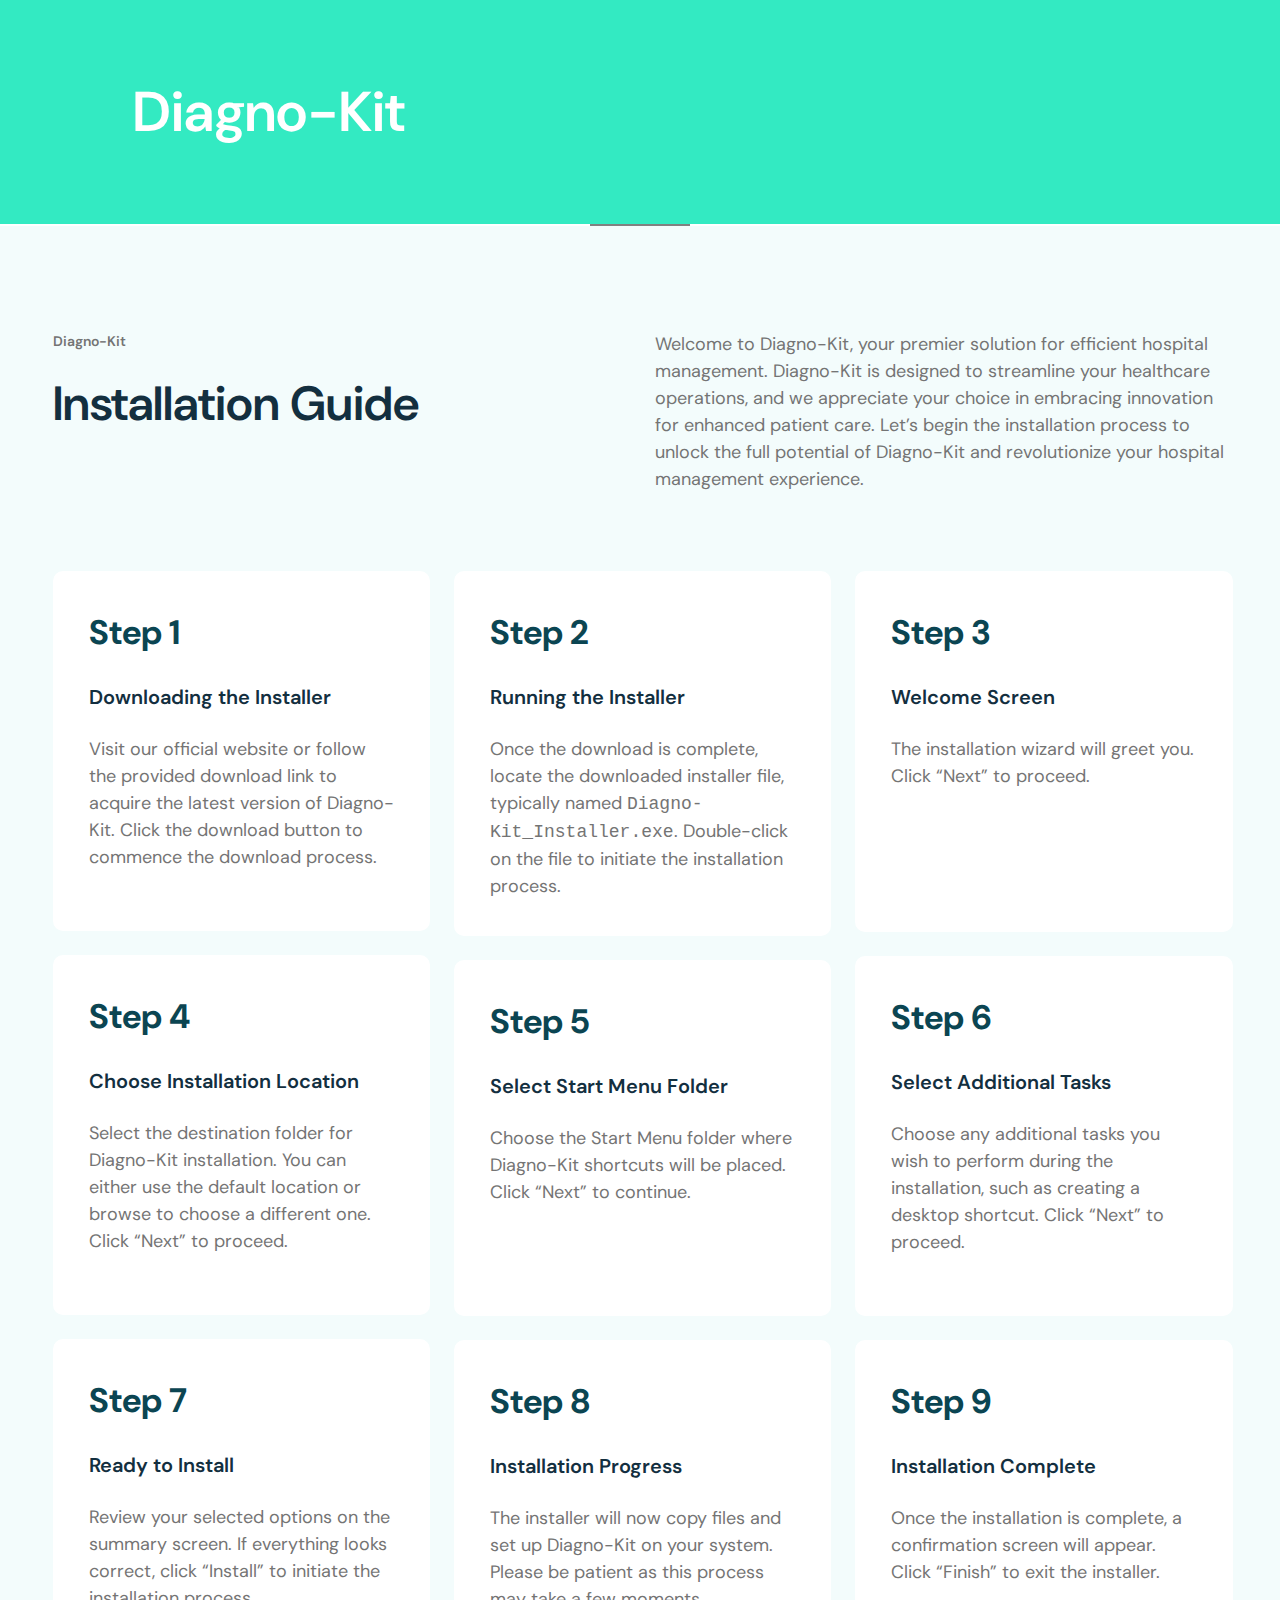
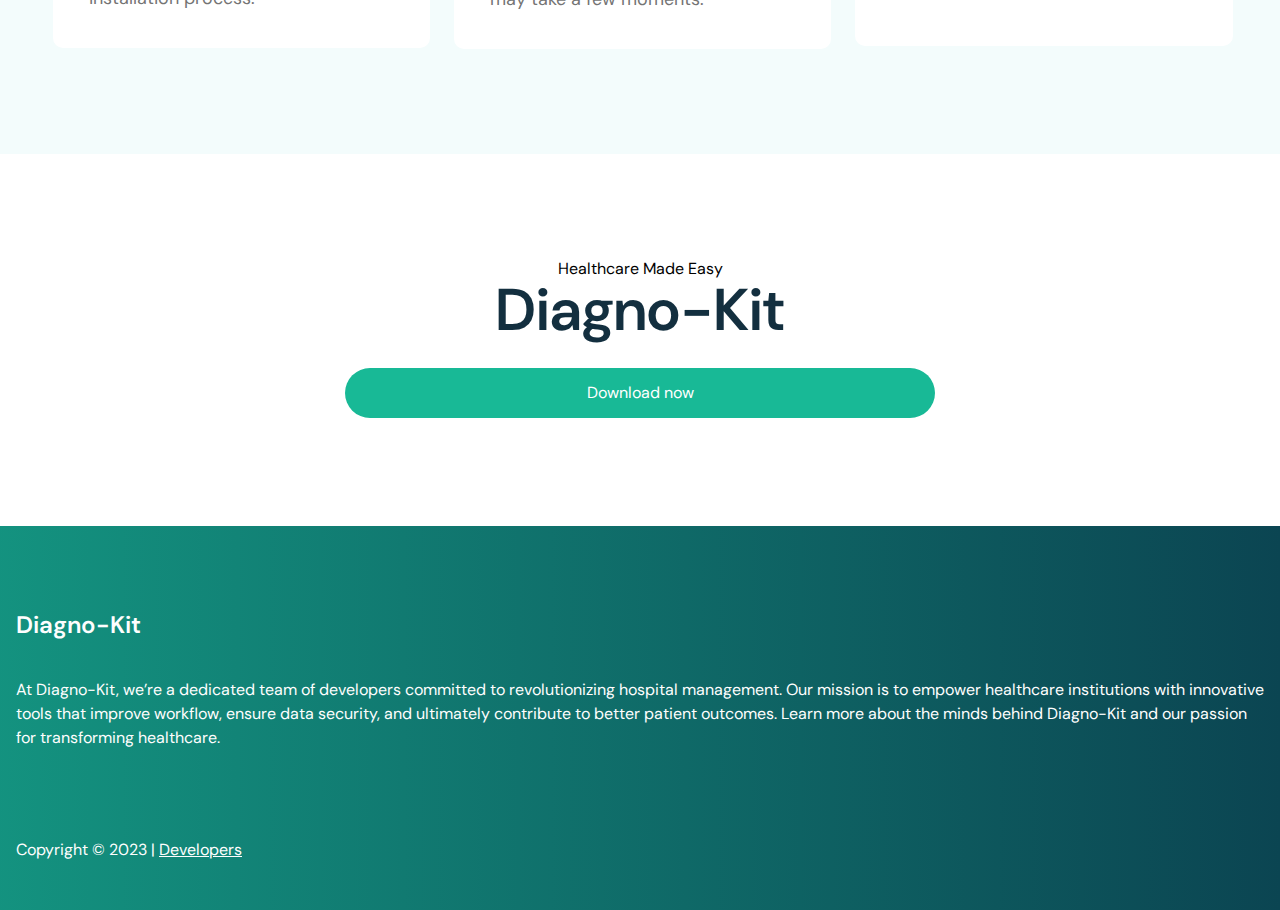
==== installguide/index.html @ 39d8a8ff "initial" ====
<!DOCTYPE html>
<html lang="en-US">
<head>
	<meta charset="UTF-8">
	<meta name="viewport" content="width=device-width, initial-scale=1">
<meta name="robots" content="max-image-preview:large">
<title>installation &#8211; Diagno-Kit</title>
<link rel="alternate" type="application/rss+xml" title="Diagno-Kit &raquo; Feed" href="https://ganymede451.github.io/diagnoKitWeb/feed/">
<link rel="alternate" type="application/rss+xml" title="Diagno-Kit &raquo; Comments Feed" href="https://ganymede451.github.io/diagnoKitWeb/comments/feed/">
<script>
window._wpemojiSettings = {"baseUrl":"https:\/\/s.w.org\/images\/core\/emoji\/14.0.0\/72x72\/","ext":".png","svgUrl":"https:\/\/s.w.org\/images\/core\/emoji\/14.0.0\/svg\/","svgExt":".svg","source":{"concatemoji":"https:\/\/ganymede451.github.io\/diagnoKitWeb\/wp-includes\/js\/wp-emoji-release.min.js?ver=6.4.2"}};
/*! This file is auto-generated */
!function(i,n){var o,s,e;function c(e){try{var t={supportTests:e,timestamp:(new Date).valueOf()};sessionStorage.setItem(o,JSON.stringify(t))}catch(e){}}function p(e,t,n){e.clearRect(0,0,e.canvas.width,e.canvas.height),e.fillText(t,0,0);var t=new Uint32Array(e.getImageData(0,0,e.canvas.width,e.canvas.height).data),r=(e.clearRect(0,0,e.canvas.width,e.canvas.height),e.fillText(n,0,0),new Uint32Array(e.getImageData(0,0,e.canvas.width,e.canvas.height).data));return t.every(function(e,t){return e===r[t]})}function u(e,t,n){switch(t){case"flag":return n(e,"🏳️‍⚧️","🏳️​⚧️")?!1:!n(e,"🇺🇳","🇺​🇳")&&!n(e,"🏴󠁧󠁢󠁥󠁮󠁧󠁿","🏴​󠁧​󠁢​󠁥​󠁮​󠁧​󠁿");case"emoji":return!n(e,"🫱🏻‍🫲🏿","🫱🏻​🫲🏿")}return!1}function f(e,t,n){var r="undefined"!=typeof WorkerGlobalScope&&self instanceof WorkerGlobalScope?new OffscreenCanvas(300,150):i.createElement("canvas"),a=r.getContext("2d",{willReadFrequently:!0}),o=(a.textBaseline="top",a.font="600 32px Arial",{});return e.forEach(function(e){o[e]=t(a,e,n)}),o}function t(e){var t=i.createElement("script");t.src=e,t.defer=!0,i.head.appendChild(t)}"undefined"!=typeof Promise&&(o="wpEmojiSettingsSupports",s=["flag","emoji"],n.supports={everything:!0,everythingExceptFlag:!0},e=new Promise(function(e){i.addEventListener("DOMContentLoaded",e,{once:!0})}),new Promise(function(t){var n=function(){try{var e=JSON.parse(sessionStorage.getItem(o));if("object"==typeof e&&"number"==typeof e.timestamp&&(new Date).valueOf()<e.timestamp+604800&&"object"==typeof e.supportTests)return e.supportTests}catch(e){}return null}();if(!n){if("undefined"!=typeof Worker&&"undefined"!=typeof OffscreenCanvas&&"undefined"!=typeof URL&&URL.createObjectURL&&"undefined"!=typeof Blob)try{var e="postMessage("+f.toString()+"("+[JSON.stringify(s),u.toString(),p.toString()].join(",")+"));",r=new Blob([e],{type:"text/javascript"}),a=new Worker(URL.createObjectURL(r),{name:"wpTestEmojiSupports"});return void(a.onmessage=function(e){c(n=e.data),a.terminate(),t(n)})}catch(e){}c(n=f(s,u,p))}t(n)}).then(function(e){for(var t in e)n.supports[t]=e[t],n.supports.everything=n.supports.everything&&n.supports[t],"flag"!==t&&(n.supports.everythingExceptFlag=n.supports.everythingExceptFlag&&n.supports[t]);n.supports.everythingExceptFlag=n.supports.everythingExceptFlag&&!n.supports.flag,n.DOMReady=!1,n.readyCallback=function(){n.DOMReady=!0}}).then(function(){return e}).then(function(){var e;n.supports.everything||(n.readyCallback(),(e=n.source||{}).concatemoji?t(e.concatemoji):e.wpemoji&&e.twemoji&&(t(e.twemoji),t(e.wpemoji)))}))}((window,document),window._wpemojiSettings);
</script>
<style id="wp-block-site-title-inline-css">.wp-block-site-title a{color:inherit}</style>
<style id="wp-block-group-inline-css">.wp-block-group{box-sizing:border-box}</style>
<style id="wp-block-group-theme-inline-css">:where(.wp-block-group.has-background){padding:1.25em 2.375em}</style>
<style id="wp-block-separator-inline-css">@charset "UTF-8";.wp-block-separator{border:1px solid;border-left:none;border-right:none}.wp-block-separator.is-style-dots{background:none!important;border:none;height:auto;line-height:1;text-align:center}.wp-block-separator.is-style-dots:before{color:currentColor;content:"···";font-family:serif;font-size:1.5em;letter-spacing:2em;padding-left:2em}</style>
<style id="wp-block-separator-theme-inline-css">.wp-block-separator.has-css-opacity{opacity:.4}.wp-block-separator{border:none;border-bottom:2px solid;margin-left:auto;margin-right:auto}.wp-block-separator.has-alpha-channel-opacity{opacity:1}.wp-block-separator:not(.is-style-wide):not(.is-style-dots){width:100px}.wp-block-separator.has-background:not(.is-style-dots){border-bottom:none;height:1px}.wp-block-separator.has-background:not(.is-style-wide):not(.is-style-dots){height:2px}</style>
<style id="wp-block-heading-inline-css">h1.has-background,h2.has-background,h3.has-background,h4.has-background,h5.has-background,h6.has-background{padding:1.25em 2.375em}h1.has-text-align-left[style*=writing-mode]:where([style*=vertical-lr]),h1.has-text-align-right[style*=writing-mode]:where([style*=vertical-rl]),h2.has-text-align-left[style*=writing-mode]:where([style*=vertical-lr]),h2.has-text-align-right[style*=writing-mode]:where([style*=vertical-rl]),h3.has-text-align-left[style*=writing-mode]:where([style*=vertical-lr]),h3.has-text-align-right[style*=writing-mode]:where([style*=vertical-rl]),h4.has-text-align-left[style*=writing-mode]:where([style*=vertical-lr]),h4.has-text-align-right[style*=writing-mode]:where([style*=vertical-rl]),h5.has-text-align-left[style*=writing-mode]:where([style*=vertical-lr]),h5.has-text-align-right[style*=writing-mode]:where([style*=vertical-rl]),h6.has-text-align-left[style*=writing-mode]:where([style*=vertical-lr]),h6.has-text-align-right[style*=writing-mode]:where([style*=vertical-rl]){rotate:180deg}</style>
<style id="wp-block-paragraph-inline-css">.is-small-text{font-size:.875em}.is-regular-text{font-size:1em}.is-large-text{font-size:2.25em}.is-larger-text{font-size:3em}.has-drop-cap:not(:focus):first-letter{float:left;font-size:8.4em;font-style:normal;font-weight:100;line-height:.68;margin:.05em .1em 0 0;text-transform:uppercase}body.rtl .has-drop-cap:not(:focus):first-letter{float:none;margin-left:.1em}p.has-drop-cap.has-background{overflow:hidden}p.has-background{padding:1.25em 2.375em}:where(p.has-text-color:not(.has-link-color)) a{color:inherit}p.has-text-align-left[style*="writing-mode:vertical-lr"],p.has-text-align-right[style*="writing-mode:vertical-rl"]{rotate:180deg}</style>
<style id="wp-block-columns-inline-css">.wp-block-columns{align-items:normal!important;box-sizing:border-box;display:flex;flex-wrap:wrap!important}@media (min-width:782px){.wp-block-columns{flex-wrap:nowrap!important}}.wp-block-columns.are-vertically-aligned-top{align-items:flex-start}.wp-block-columns.are-vertically-aligned-center{align-items:center}.wp-block-columns.are-vertically-aligned-bottom{align-items:flex-end}@media (max-width:781px){.wp-block-columns:not(.is-not-stacked-on-mobile)>.wp-block-column{flex-basis:100%!important}}@media (min-width:782px){.wp-block-columns:not(.is-not-stacked-on-mobile)>.wp-block-column{flex-basis:0;flex-grow:1}.wp-block-columns:not(.is-not-stacked-on-mobile)>.wp-block-column[style*=flex-basis]{flex-grow:0}}.wp-block-columns.is-not-stacked-on-mobile{flex-wrap:nowrap!important}.wp-block-columns.is-not-stacked-on-mobile>.wp-block-column{flex-basis:0;flex-grow:1}.wp-block-columns.is-not-stacked-on-mobile>.wp-block-column[style*=flex-basis]{flex-grow:0}:where(.wp-block-columns){margin-bottom:1.75em}:where(.wp-block-columns.has-background){padding:1.25em 2.375em}.wp-block-column{flex-grow:1;min-width:0;overflow-wrap:break-word;word-break:break-word}.wp-block-column.is-vertically-aligned-top{align-self:flex-start}.wp-block-column.is-vertically-aligned-center{align-self:center}.wp-block-column.is-vertically-aligned-bottom{align-self:flex-end}.wp-block-column.is-vertically-aligned-stretch{align-self:stretch}.wp-block-column.is-vertically-aligned-bottom,.wp-block-column.is-vertically-aligned-center,.wp-block-column.is-vertically-aligned-top{width:100%}</style>
<style id="wp-block-spacer-inline-css">.wp-block-spacer{clear:both}</style>
<link rel="stylesheet" id="wp-block-cover-css" href="https://ganymede451.github.io/diagnoKitWeb/wp-includes/blocks/cover/style.min.css?ver=6.4.2" media="all">
<style id="wp-block-button-inline-css">.wp-block-button__link{box-sizing:border-box;cursor:pointer;display:inline-block;text-align:center;word-break:break-word}.wp-block-button__link.aligncenter{text-align:center}.wp-block-button__link.alignright{text-align:right}:where(.wp-block-button__link){border-radius:9999px;box-shadow:none;padding:calc(.667em + 2px) calc(1.333em + 2px);text-decoration:none}.wp-block-button[style*=text-decoration] .wp-block-button__link{text-decoration:inherit}.wp-block-buttons>.wp-block-button.has-custom-width{max-width:none}.wp-block-buttons>.wp-block-button.has-custom-width .wp-block-button__link{width:100%}.wp-block-buttons>.wp-block-button.has-custom-font-size .wp-block-button__link{font-size:inherit}.wp-block-buttons>.wp-block-button.wp-block-button__width-25{width:calc(25% - var(--wp--style--block-gap, .5em)*.75)}.wp-block-buttons>.wp-block-button.wp-block-button__width-50{width:calc(50% - var(--wp--style--block-gap, .5em)*.5)}.wp-block-buttons>.wp-block-button.wp-block-button__width-75{width:calc(75% - var(--wp--style--block-gap, .5em)*.25)}.wp-block-buttons>.wp-block-button.wp-block-button__width-100{flex-basis:100%;width:100%}.wp-block-buttons.is-vertical>.wp-block-button.wp-block-button__width-25{width:25%}.wp-block-buttons.is-vertical>.wp-block-button.wp-block-button__width-50{width:50%}.wp-block-buttons.is-vertical>.wp-block-button.wp-block-button__width-75{width:75%}.wp-block-button.is-style-squared,.wp-block-button__link.wp-block-button.is-style-squared{border-radius:0}.wp-block-button.no-border-radius,.wp-block-button__link.no-border-radius{border-radius:0!important}.wp-block-button .wp-block-button__link.is-style-outline,.wp-block-button.is-style-outline>.wp-block-button__link{border:2px solid;padding:.667em 1.333em}.wp-block-button .wp-block-button__link.is-style-outline:not(.has-text-color),.wp-block-button.is-style-outline>.wp-block-button__link:not(.has-text-color){color:currentColor}.wp-block-button .wp-block-button__link.is-style-outline:not(.has-background),.wp-block-button.is-style-outline>.wp-block-button__link:not(.has-background){background-color:transparent;background-image:none}.wp-block-button .wp-block-button__link:where(.has-border-color){border-width:initial}.wp-block-button .wp-block-button__link:where([style*=border-top-color]){border-top-width:medium}.wp-block-button .wp-block-button__link:where([style*=border-right-color]){border-right-width:medium}.wp-block-button .wp-block-button__link:where([style*=border-bottom-color]){border-bottom-width:medium}.wp-block-button .wp-block-button__link:where([style*=border-left-color]){border-left-width:medium}.wp-block-button .wp-block-button__link:where([style*=border-style]){border-width:initial}.wp-block-button .wp-block-button__link:where([style*=border-top-style]){border-top-width:medium}.wp-block-button .wp-block-button__link:where([style*=border-right-style]){border-right-width:medium}.wp-block-button .wp-block-button__link:where([style*=border-bottom-style]){border-bottom-width:medium}.wp-block-button .wp-block-button__link:where([style*=border-left-style]){border-left-width:medium}</style>
<style id="wp-block-buttons-inline-css">.wp-block-buttons.is-vertical{flex-direction:column}.wp-block-buttons.is-vertical>.wp-block-button:last-child{margin-bottom:0}.wp-block-buttons>.wp-block-button{display:inline-block;margin:0}.wp-block-buttons.is-content-justification-left{justify-content:flex-start}.wp-block-buttons.is-content-justification-left.is-vertical{align-items:flex-start}.wp-block-buttons.is-content-justification-center{justify-content:center}.wp-block-buttons.is-content-justification-center.is-vertical{align-items:center}.wp-block-buttons.is-content-justification-right{justify-content:flex-end}.wp-block-buttons.is-content-justification-right.is-vertical{align-items:flex-end}.wp-block-buttons.is-content-justification-space-between{justify-content:space-between}.wp-block-buttons.aligncenter{text-align:center}.wp-block-buttons:not(.is-content-justification-space-between,.is-content-justification-right,.is-content-justification-left,.is-content-justification-center) .wp-block-button.aligncenter{margin-left:auto;margin-right:auto;width:100%}.wp-block-buttons[style*=text-decoration] .wp-block-button,.wp-block-buttons[style*=text-decoration] .wp-block-button__link{text-decoration:inherit}.wp-block-buttons.has-custom-font-size .wp-block-button__link{font-size:inherit}.wp-block-button.aligncenter{text-align:center}</style>
<style id="wp-emoji-styles-inline-css">img.wp-smiley, img.emoji {
		display: inline !important;
		border: none !important;
		box-shadow: none !important;
		height: 1em !important;
		width: 1em !important;
		margin: 0 0.07em !important;
		vertical-align: -0.1em !important;
		background: none !important;
		padding: 0 !important;
	}</style>
<style id="wp-block-library-inline-css">:root{--wp-admin-theme-color:#007cba;--wp-admin-theme-color--rgb:0,124,186;--wp-admin-theme-color-darker-10:#006ba1;--wp-admin-theme-color-darker-10--rgb:0,107,161;--wp-admin-theme-color-darker-20:#005a87;--wp-admin-theme-color-darker-20--rgb:0,90,135;--wp-admin-border-width-focus:2px;--wp-block-synced-color:#7a00df;--wp-block-synced-color--rgb:122,0,223}@media (min-resolution:192dpi){:root{--wp-admin-border-width-focus:1.5px}}.wp-element-button{cursor:pointer}:root{--wp--preset--font-size--normal:16px;--wp--preset--font-size--huge:42px}:root .has-very-light-gray-background-color{background-color:#eee}:root .has-very-dark-gray-background-color{background-color:#313131}:root .has-very-light-gray-color{color:#eee}:root .has-very-dark-gray-color{color:#313131}:root .has-vivid-green-cyan-to-vivid-cyan-blue-gradient-background{background:linear-gradient(135deg,#00d084,#0693e3)}:root .has-purple-crush-gradient-background{background:linear-gradient(135deg,#34e2e4,#4721fb 50%,#ab1dfe)}:root .has-hazy-dawn-gradient-background{background:linear-gradient(135deg,#faaca8,#dad0ec)}:root .has-subdued-olive-gradient-background{background:linear-gradient(135deg,#fafae1,#67a671)}:root .has-atomic-cream-gradient-background{background:linear-gradient(135deg,#fdd79a,#004a59)}:root .has-nightshade-gradient-background{background:linear-gradient(135deg,#330968,#31cdcf)}:root .has-midnight-gradient-background{background:linear-gradient(135deg,#020381,#2874fc)}.has-regular-font-size{font-size:1em}.has-larger-font-size{font-size:2.625em}.has-normal-font-size{font-size:var(--wp--preset--font-size--normal)}.has-huge-font-size{font-size:var(--wp--preset--font-size--huge)}.has-text-align-center{text-align:center}.has-text-align-left{text-align:left}.has-text-align-right{text-align:right}#end-resizable-editor-section{display:none}.aligncenter{clear:both}.items-justified-left{justify-content:flex-start}.items-justified-center{justify-content:center}.items-justified-right{justify-content:flex-end}.items-justified-space-between{justify-content:space-between}.screen-reader-text{clip:rect(1px,1px,1px,1px);word-wrap:normal!important;border:0;-webkit-clip-path:inset(50%);clip-path:inset(50%);height:1px;margin:-1px;overflow:hidden;padding:0;position:absolute;width:1px}.screen-reader-text:focus{clip:auto!important;background-color:#ddd;-webkit-clip-path:none;clip-path:none;color:#444;display:block;font-size:1em;height:auto;left:5px;line-height:normal;padding:15px 23px 14px;text-decoration:none;top:5px;width:auto;z-index:100000}html :where(.has-border-color){border-style:solid}html :where([style*=border-top-color]){border-top-style:solid}html :where([style*=border-right-color]){border-right-style:solid}html :where([style*=border-bottom-color]){border-bottom-style:solid}html :where([style*=border-left-color]){border-left-style:solid}html :where([style*=border-width]){border-style:solid}html :where([style*=border-top-width]){border-top-style:solid}html :where([style*=border-right-width]){border-right-style:solid}html :where([style*=border-bottom-width]){border-bottom-style:solid}html :where([style*=border-left-width]){border-left-style:solid}html :where(img[class*=wp-image-]){height:auto;max-width:100%}:where(figure){margin:0 0 1em}html :where(.is-position-sticky){--wp-admin--admin-bar--position-offset:var(--wp-admin--admin-bar--height,0px)}@media screen and (max-width:600px){html :where(.is-position-sticky){--wp-admin--admin-bar--position-offset:0px}}</style>
<link rel="stylesheet" id="fotawp-blocks-style-css" href="https://ganymede451.github.io/diagnoKitWeb/wp-content/themes/fotawp/assets/css/blocks.css?ver=6.4.2" media="all">
<style id="global-styles-inline-css">body{--wp--preset--color--black: #000000;--wp--preset--color--cyan-bluish-gray: #abb8c3;--wp--preset--color--white: #ffffff;--wp--preset--color--pale-pink: #f78da7;--wp--preset--color--vivid-red: #cf2e2e;--wp--preset--color--luminous-vivid-orange: #ff6900;--wp--preset--color--luminous-vivid-amber: #fcb900;--wp--preset--color--light-green-cyan: #7bdcb5;--wp--preset--color--vivid-green-cyan: #00d084;--wp--preset--color--pale-cyan-blue: #8ed1fc;--wp--preset--color--vivid-cyan-blue: #0693e3;--wp--preset--color--vivid-purple: #9b51e0;--wp--preset--color--primary: #0B4552;--wp--preset--color--secondary: #E9BE4D;--wp--preset--color--tertiary: #18B996;--wp--preset--color--accent: #1CC6A1;--wp--preset--color--accent-lite: #33EAC2;--wp--preset--color--background-alt: #F3FCFC;--wp--preset--color--foreground: #747474;--wp--preset--color--background: #ffffff;--wp--preset--color--heading-color: #132F3F;--wp--preset--color--sub-heading-color: #515151;--wp--preset--color--foregound-alt: #FEFEFE;--wp--preset--color--border-color: #E7F9F8;--wp--preset--color--transparent: #ffffff00;--wp--preset--gradient--vivid-cyan-blue-to-vivid-purple: linear-gradient(135deg,rgba(6,147,227,1) 0%,rgb(155,81,224) 100%);--wp--preset--gradient--light-green-cyan-to-vivid-green-cyan: linear-gradient(135deg,rgb(122,220,180) 0%,rgb(0,208,130) 100%);--wp--preset--gradient--luminous-vivid-amber-to-luminous-vivid-orange: linear-gradient(135deg,rgba(252,185,0,1) 0%,rgba(255,105,0,1) 100%);--wp--preset--gradient--luminous-vivid-orange-to-vivid-red: linear-gradient(135deg,rgba(255,105,0,1) 0%,rgb(207,46,46) 100%);--wp--preset--gradient--very-light-gray-to-cyan-bluish-gray: linear-gradient(135deg,rgb(238,238,238) 0%,rgb(169,184,195) 100%);--wp--preset--gradient--cool-to-warm-spectrum: linear-gradient(135deg,rgb(74,234,220) 0%,rgb(151,120,209) 20%,rgb(207,42,186) 40%,rgb(238,44,130) 60%,rgb(251,105,98) 80%,rgb(254,248,76) 100%);--wp--preset--gradient--blush-light-purple: linear-gradient(135deg,rgb(255,206,236) 0%,rgb(152,150,240) 100%);--wp--preset--gradient--blush-bordeaux: linear-gradient(135deg,rgb(254,205,165) 0%,rgb(254,45,45) 50%,rgb(107,0,62) 100%);--wp--preset--gradient--luminous-dusk: linear-gradient(135deg,rgb(255,203,112) 0%,rgb(199,81,192) 50%,rgb(65,88,208) 100%);--wp--preset--gradient--pale-ocean: linear-gradient(135deg,rgb(255,245,203) 0%,rgb(182,227,212) 50%,rgb(51,167,181) 100%);--wp--preset--gradient--electric-grass: linear-gradient(135deg,rgb(202,248,128) 0%,rgb(113,206,126) 100%);--wp--preset--gradient--midnight: linear-gradient(135deg,rgb(2,3,129) 0%,rgb(40,116,252) 100%);--wp--preset--gradient--first-primary-gradient: linear-gradient(320deg, var(--wp--preset--color--tertiary) 30%, var(--wp--preset--color--primary) 70%);--wp--preset--gradient--second-primary-gradient: linear-gradient(90deg, var(--wp--preset--color--tertiary) -50%,var(--wp--preset--color--primary) 100%);--wp--preset--gradient--third-primary-gradient: linear-gradient(290deg, var(--wp--preset--color--accent-lite) 0%, var(--wp--preset--color--accent) 60%, var(--wp--preset--color--primary) 120%);--wp--preset--font-size--small: 16px;--wp--preset--font-size--medium: 20px;--wp--preset--font-size--large: 24px;--wp--preset--font-size--x-large: 34px;--wp--preset--font-size--xx-small: 12px;--wp--preset--font-size--x-small: 14px;--wp--preset--font-size--xx-large: 44px;--wp--preset--font-size--xxx-large: 56px;--wp--preset--font-size--xxxx-large: 74px;--wp--preset--font-family--league-spartan: "League Spartan", sans-serif;--wp--preset--font-family--body: "Lato", sans-serif;--wp--preset--font-family--dm-sans: "DM Sans", sans-serif;--wp--preset--font-family--inter: "Inter", sans-serif;--wp--preset--font-family--albert-sans: "Albert Sans", sans-serif;--wp--preset--font-family--hanken-grotesk: "Hanken Grotesk", sans-serif;--wp--preset--font-family--playfair-display: "Playfair Display", sans-serif;--wp--preset--font-family--outfit: "Outfit", sans-serif;--wp--preset--font-family--quicksand: "Quicksand", sans-serif;--wp--preset--font-family--oswald: "Oswald", sans-serif;--wp--preset--font-family--nunito: "Nunito", sans-serif;--wp--preset--font-family--montserrat: "Montserrat", sans-serif;--wp--preset--font-family--plus-jakarta-sans: "Plus Jakarta Sans", sans-serif;--wp--preset--font-family--open-sans: "Open Sans", sans-serif;--wp--preset--spacing--20: 0.44rem;--wp--preset--spacing--30: 0.67rem;--wp--preset--spacing--40: 1rem;--wp--preset--spacing--50: 1.5rem;--wp--preset--spacing--60: 2.25rem;--wp--preset--spacing--70: 3.38rem;--wp--preset--spacing--80: 5.06rem;--wp--preset--shadow--natural: 6px 6px 9px rgba(0, 0, 0, 0.2);--wp--preset--shadow--deep: 12px 12px 50px rgba(0, 0, 0, 0.4);--wp--preset--shadow--sharp: 6px 6px 0px rgba(0, 0, 0, 0.2);--wp--preset--shadow--outlined: 6px 6px 0px -3px rgba(255, 255, 255, 1), 6px 6px rgba(0, 0, 0, 1);--wp--preset--shadow--crisp: 6px 6px 0px rgba(0, 0, 0, 1);--wp--custom--font-weight--black: 900;--wp--custom--font-weight--extra-bold: 800;--wp--custom--font-weight--bold: 700;--wp--custom--font-weight--semi-bold: 600;--wp--custom--font-weight--medium: 500;--wp--custom--font-weight--regular: 400;--wp--custom--font-weight--light: 300;--wp--custom--font-weight--extra-light: 200;--wp--custom--font-weight--thin: 100;--wp--custom--line-height--initial: 1;--wp--custom--line-height--xx-small: 1.2;--wp--custom--line-height--x-small: 1.3;--wp--custom--line-height--small: 1.4;--wp--custom--line-height--medium: 1.45;--wp--custom--line-height--large: 1.6;--wp--custom--border-radius--xx-small: 2px;--wp--custom--border-radius--x-small: 4px;--wp--custom--border-radius--small: 6px;--wp--custom--border-radius--medium: 10px;--wp--custom--border-radius--large: 30px;--wp--custom--border-radius--x-large: 50px;--wp--custom--border-radius--xx-large: 99px;--wp--custom--border-radius--full: 999px;}body { margin: 0;--wp--style--global--content-size: 100%;--wp--style--global--wide-size: 100%; }.wp-site-blocks > .alignleft { float: left; margin-right: 2em; }.wp-site-blocks > .alignright { float: right; margin-left: 2em; }.wp-site-blocks > .aligncenter { justify-content: center; margin-left: auto; margin-right: auto; }:where(.wp-site-blocks) > * { margin-block-start: 24px; margin-block-end: 0; }:where(.wp-site-blocks) > :first-child:first-child { margin-block-start: 0; }:where(.wp-site-blocks) > :last-child:last-child { margin-block-end: 0; }body { --wp--style--block-gap: 24px; }:where(body .is-layout-flow)  > :first-child:first-child{margin-block-start: 0;}:where(body .is-layout-flow)  > :last-child:last-child{margin-block-end: 0;}:where(body .is-layout-flow)  > *{margin-block-start: 24px;margin-block-end: 0;}:where(body .is-layout-constrained)  > :first-child:first-child{margin-block-start: 0;}:where(body .is-layout-constrained)  > :last-child:last-child{margin-block-end: 0;}:where(body .is-layout-constrained)  > *{margin-block-start: 24px;margin-block-end: 0;}:where(body .is-layout-flex) {gap: 24px;}:where(body .is-layout-grid) {gap: 24px;}body .is-layout-flow > .alignleft{float: left;margin-inline-start: 0;margin-inline-end: 2em;}body .is-layout-flow > .alignright{float: right;margin-inline-start: 2em;margin-inline-end: 0;}body .is-layout-flow > .aligncenter{margin-left: auto !important;margin-right: auto !important;}body .is-layout-constrained > .alignleft{float: left;margin-inline-start: 0;margin-inline-end: 2em;}body .is-layout-constrained > .alignright{float: right;margin-inline-start: 2em;margin-inline-end: 0;}body .is-layout-constrained > .aligncenter{margin-left: auto !important;margin-right: auto !important;}body .is-layout-constrained > :where(:not(.alignleft):not(.alignright):not(.alignfull)){max-width: var(--wp--style--global--content-size);margin-left: auto !important;margin-right: auto !important;}body .is-layout-constrained > .alignwide{max-width: var(--wp--style--global--wide-size);}body .is-layout-flex{display: flex;}body .is-layout-flex{flex-wrap: wrap;align-items: center;}body .is-layout-flex > *{margin: 0;}body .is-layout-grid{display: grid;}body .is-layout-grid > *{margin: 0;}body{background-color: var(--wp--preset--color--background);color: var(--wp--preset--color--foregound-alt);font-family: var(--wp--preset--font-family--dm-sans);font-size: var(--wp-preset--font-size--small);line-height: 1.5;padding-top: 0px;padding-right: 0px;padding-bottom: 0px;padding-left: 0px;}a:where(:not(.wp-element-button)){color: var(--wp--preset--color--primary);text-decoration: none;}a:where(:not(.wp-element-button)):hover{color: var(--wp--preset--color--secondary);}h1, h2, h3, h4, h5, h6{background-color: var(--wp--preset--color--transparent);color: var(--wp--preset--color--heading-color);font-family: var(--wp--preset--font-family--dm-sans);font-style: normal;font-weight: var(--wp--preset--font-weight--regular);line-height: var(--wp--preset--line-height--xxSmall);}h1{font-size: var(--wp--preset--font-size--xxx-large);font-weight: 600;line-height: var(--wp--preset--line-height--initial);margin-bottom: var(--wp--preset--spacing--small);}h2{font-size: var(--wp--preset--font-size--xx-large);font-weight: 600;line-height: var(--wp--preset--line-height--xx-small);margin-top: var(--wp--preset--spacing--medium);margin-bottom: var(--wp--preset--spacing--x-small);}h3{font-size: var(--wp--preset--font-size--x-large);font-weight: 600;line-height: var(--wp--preset--line-height--x-small);margin-top: var(--wp--preset--spacing--medium);margin-bottom: var(--wp--preset--spacing--x-small);}h4{font-size: var(--wp--preset--font-size--large);font-weight: 500;line-height: var(--wp--preset--line-height--x-small);margin-top: var(--wp--preset--spacing--small);margin-bottom: var(--wp--preset--spacing--xx-small);}h5{font-size: var(--wp--preset--font-size--medium);font-weight: 500;line-height: var(--wp--preset--line-height--medium);margin-top: var(--wp--preset--spacing--small);margin-bottom: var(--wp--preset--spacing--xx-small);}h6{font-size: var(--wp--preset--font-size--small);margin-top: var(--wp--preset--spacing--x-small);margin-bottom: var(--wp--preset--spacing--xx-small);}.wp-element-button, .wp-block-button__link{background-color: var(--wp--preset--color--primary);border-radius: 0.375em;border-color: var(--wp--preset--color--tertiary);border-width: 0;color: var(--wp--preset--color--background);font-family: inherit;font-size: var(--wp--preset--font-size--small);font-weight: var(--wp--preset--font-weight--medium);line-height: var(--wp--preset--line-height--initial);padding: calc(0.667em + 2px) calc(1.333em + 2px);text-decoration: none;}.wp-element-button:hover, .wp-block-button__link:hover{background-color: var(--wp--preset--color--secondary);}.has-black-color{color: var(--wp--preset--color--black) !important;}.has-cyan-bluish-gray-color{color: var(--wp--preset--color--cyan-bluish-gray) !important;}.has-white-color{color: var(--wp--preset--color--white) !important;}.has-pale-pink-color{color: var(--wp--preset--color--pale-pink) !important;}.has-vivid-red-color{color: var(--wp--preset--color--vivid-red) !important;}.has-luminous-vivid-orange-color{color: var(--wp--preset--color--luminous-vivid-orange) !important;}.has-luminous-vivid-amber-color{color: var(--wp--preset--color--luminous-vivid-amber) !important;}.has-light-green-cyan-color{color: var(--wp--preset--color--light-green-cyan) !important;}.has-vivid-green-cyan-color{color: var(--wp--preset--color--vivid-green-cyan) !important;}.has-pale-cyan-blue-color{color: var(--wp--preset--color--pale-cyan-blue) !important;}.has-vivid-cyan-blue-color{color: var(--wp--preset--color--vivid-cyan-blue) !important;}.has-vivid-purple-color{color: var(--wp--preset--color--vivid-purple) !important;}.has-primary-color{color: var(--wp--preset--color--primary) !important;}.has-secondary-color{color: var(--wp--preset--color--secondary) !important;}.has-tertiary-color{color: var(--wp--preset--color--tertiary) !important;}.has-accent-color{color: var(--wp--preset--color--accent) !important;}.has-accent-lite-color{color: var(--wp--preset--color--accent-lite) !important;}.has-background-alt-color{color: var(--wp--preset--color--background-alt) !important;}.has-foreground-color{color: var(--wp--preset--color--foreground) !important;}.has-background-color{color: var(--wp--preset--color--background) !important;}.has-heading-color-color{color: var(--wp--preset--color--heading-color) !important;}.has-sub-heading-color-color{color: var(--wp--preset--color--sub-heading-color) !important;}.has-foregound-alt-color{color: var(--wp--preset--color--foregound-alt) !important;}.has-border-color-color{color: var(--wp--preset--color--border-color) !important;}.has-transparent-color{color: var(--wp--preset--color--transparent) !important;}.has-black-background-color{background-color: var(--wp--preset--color--black) !important;}.has-cyan-bluish-gray-background-color{background-color: var(--wp--preset--color--cyan-bluish-gray) !important;}.has-white-background-color{background-color: var(--wp--preset--color--white) !important;}.has-pale-pink-background-color{background-color: var(--wp--preset--color--pale-pink) !important;}.has-vivid-red-background-color{background-color: var(--wp--preset--color--vivid-red) !important;}.has-luminous-vivid-orange-background-color{background-color: var(--wp--preset--color--luminous-vivid-orange) !important;}.has-luminous-vivid-amber-background-color{background-color: var(--wp--preset--color--luminous-vivid-amber) !important;}.has-light-green-cyan-background-color{background-color: var(--wp--preset--color--light-green-cyan) !important;}.has-vivid-green-cyan-background-color{background-color: var(--wp--preset--color--vivid-green-cyan) !important;}.has-pale-cyan-blue-background-color{background-color: var(--wp--preset--color--pale-cyan-blue) !important;}.has-vivid-cyan-blue-background-color{background-color: var(--wp--preset--color--vivid-cyan-blue) !important;}.has-vivid-purple-background-color{background-color: var(--wp--preset--color--vivid-purple) !important;}.has-primary-background-color{background-color: var(--wp--preset--color--primary) !important;}.has-secondary-background-color{background-color: var(--wp--preset--color--secondary) !important;}.has-tertiary-background-color{background-color: var(--wp--preset--color--tertiary) !important;}.has-accent-background-color{background-color: var(--wp--preset--color--accent) !important;}.has-accent-lite-background-color{background-color: var(--wp--preset--color--accent-lite) !important;}.has-background-alt-background-color{background-color: var(--wp--preset--color--background-alt) !important;}.has-foreground-background-color{background-color: var(--wp--preset--color--foreground) !important;}.has-background-background-color{background-color: var(--wp--preset--color--background) !important;}.has-heading-color-background-color{background-color: var(--wp--preset--color--heading-color) !important;}.has-sub-heading-color-background-color{background-color: var(--wp--preset--color--sub-heading-color) !important;}.has-foregound-alt-background-color{background-color: var(--wp--preset--color--foregound-alt) !important;}.has-border-color-background-color{background-color: var(--wp--preset--color--border-color) !important;}.has-transparent-background-color{background-color: var(--wp--preset--color--transparent) !important;}.has-black-border-color{border-color: var(--wp--preset--color--black) !important;}.has-cyan-bluish-gray-border-color{border-color: var(--wp--preset--color--cyan-bluish-gray) !important;}.has-white-border-color{border-color: var(--wp--preset--color--white) !important;}.has-pale-pink-border-color{border-color: var(--wp--preset--color--pale-pink) !important;}.has-vivid-red-border-color{border-color: var(--wp--preset--color--vivid-red) !important;}.has-luminous-vivid-orange-border-color{border-color: var(--wp--preset--color--luminous-vivid-orange) !important;}.has-luminous-vivid-amber-border-color{border-color: var(--wp--preset--color--luminous-vivid-amber) !important;}.has-light-green-cyan-border-color{border-color: var(--wp--preset--color--light-green-cyan) !important;}.has-vivid-green-cyan-border-color{border-color: var(--wp--preset--color--vivid-green-cyan) !important;}.has-pale-cyan-blue-border-color{border-color: var(--wp--preset--color--pale-cyan-blue) !important;}.has-vivid-cyan-blue-border-color{border-color: var(--wp--preset--color--vivid-cyan-blue) !important;}.has-vivid-purple-border-color{border-color: var(--wp--preset--color--vivid-purple) !important;}.has-primary-border-color{border-color: var(--wp--preset--color--primary) !important;}.has-secondary-border-color{border-color: var(--wp--preset--color--secondary) !important;}.has-tertiary-border-color{border-color: var(--wp--preset--color--tertiary) !important;}.has-accent-border-color{border-color: var(--wp--preset--color--accent) !important;}.has-accent-lite-border-color{border-color: var(--wp--preset--color--accent-lite) !important;}.has-background-alt-border-color{border-color: var(--wp--preset--color--background-alt) !important;}.has-foreground-border-color{border-color: var(--wp--preset--color--foreground) !important;}.has-background-border-color{border-color: var(--wp--preset--color--background) !important;}.has-heading-color-border-color{border-color: var(--wp--preset--color--heading-color) !important;}.has-sub-heading-color-border-color{border-color: var(--wp--preset--color--sub-heading-color) !important;}.has-foregound-alt-border-color{border-color: var(--wp--preset--color--foregound-alt) !important;}.has-border-color-border-color{border-color: var(--wp--preset--color--border-color) !important;}.has-transparent-border-color{border-color: var(--wp--preset--color--transparent) !important;}.has-vivid-cyan-blue-to-vivid-purple-gradient-background{background: var(--wp--preset--gradient--vivid-cyan-blue-to-vivid-purple) !important;}.has-light-green-cyan-to-vivid-green-cyan-gradient-background{background: var(--wp--preset--gradient--light-green-cyan-to-vivid-green-cyan) !important;}.has-luminous-vivid-amber-to-luminous-vivid-orange-gradient-background{background: var(--wp--preset--gradient--luminous-vivid-amber-to-luminous-vivid-orange) !important;}.has-luminous-vivid-orange-to-vivid-red-gradient-background{background: var(--wp--preset--gradient--luminous-vivid-orange-to-vivid-red) !important;}.has-very-light-gray-to-cyan-bluish-gray-gradient-background{background: var(--wp--preset--gradient--very-light-gray-to-cyan-bluish-gray) !important;}.has-cool-to-warm-spectrum-gradient-background{background: var(--wp--preset--gradient--cool-to-warm-spectrum) !important;}.has-blush-light-purple-gradient-background{background: var(--wp--preset--gradient--blush-light-purple) !important;}.has-blush-bordeaux-gradient-background{background: var(--wp--preset--gradient--blush-bordeaux) !important;}.has-luminous-dusk-gradient-background{background: var(--wp--preset--gradient--luminous-dusk) !important;}.has-pale-ocean-gradient-background{background: var(--wp--preset--gradient--pale-ocean) !important;}.has-electric-grass-gradient-background{background: var(--wp--preset--gradient--electric-grass) !important;}.has-midnight-gradient-background{background: var(--wp--preset--gradient--midnight) !important;}.has-first-primary-gradient-gradient-background{background: var(--wp--preset--gradient--first-primary-gradient) !important;}.has-second-primary-gradient-gradient-background{background: var(--wp--preset--gradient--second-primary-gradient) !important;}.has-third-primary-gradient-gradient-background{background: var(--wp--preset--gradient--third-primary-gradient) !important;}.has-small-font-size{font-size: var(--wp--preset--font-size--small) !important;}.has-medium-font-size{font-size: var(--wp--preset--font-size--medium) !important;}.has-large-font-size{font-size: var(--wp--preset--font-size--large) !important;}.has-x-large-font-size{font-size: var(--wp--preset--font-size--x-large) !important;}.has-xx-small-font-size{font-size: var(--wp--preset--font-size--xx-small) !important;}.has-x-small-font-size{font-size: var(--wp--preset--font-size--x-small) !important;}.has-xx-large-font-size{font-size: var(--wp--preset--font-size--xx-large) !important;}.has-xxx-large-font-size{font-size: var(--wp--preset--font-size--xxx-large) !important;}.has-xxxx-large-font-size{font-size: var(--wp--preset--font-size--xxxx-large) !important;}.has-league-spartan-font-family{font-family: var(--wp--preset--font-family--league-spartan) !important;}.has-body-font-family{font-family: var(--wp--preset--font-family--body) !important;}.has-dm-sans-font-family{font-family: var(--wp--preset--font-family--dm-sans) !important;}.has-inter-font-family{font-family: var(--wp--preset--font-family--inter) !important;}.has-albert-sans-font-family{font-family: var(--wp--preset--font-family--albert-sans) !important;}.has-hanken-grotesk-font-family{font-family: var(--wp--preset--font-family--hanken-grotesk) !important;}.has-playfair-display-font-family{font-family: var(--wp--preset--font-family--playfair-display) !important;}.has-outfit-font-family{font-family: var(--wp--preset--font-family--outfit) !important;}.has-quicksand-font-family{font-family: var(--wp--preset--font-family--quicksand) !important;}.has-oswald-font-family{font-family: var(--wp--preset--font-family--oswald) !important;}.has-nunito-font-family{font-family: var(--wp--preset--font-family--nunito) !important;}.has-montserrat-font-family{font-family: var(--wp--preset--font-family--montserrat) !important;}.has-plus-jakarta-sans-font-family{font-family: var(--wp--preset--font-family--plus-jakarta-sans) !important;}.has-open-sans-font-family{font-family: var(--wp--preset--font-family--open-sans) !important;}</style>
<style id="core-block-supports-inline-css">.wp-elements-0ef84f7b8fb5f3145b0249791e62c98e a{color:var(--wp--preset--color--background);}.wp-container-core-columns-layout-1.wp-container-core-columns-layout-1{flex-wrap:nowrap;}.wp-container-core-group-layout-2.wp-container-core-group-layout-2 > :where(:not(.alignleft):not(.alignright):not(.alignfull)){max-width:1180px;margin-left:auto !important;margin-right:auto !important;}.wp-container-core-group-layout-2.wp-container-core-group-layout-2 > .alignwide{max-width:1180px;}.wp-container-core-group-layout-2.wp-container-core-group-layout-2 .alignfull{max-width:none;}.wp-elements-b362bf065d0f244dfa31339d03b110a6 a{color:var(--wp--preset--color--primary);}.wp-container-content-1{flex-basis:0px;}.wp-container-core-group-layout-3.wp-container-core-group-layout-3{flex-direction:column;align-items:flex-start;}.wp-elements-73dc80472c99036e1165d89aba227230 a{color:var(--wp--preset--color--primary);}.wp-container-content-2{flex-basis:0px;}.wp-container-core-group-layout-5.wp-container-core-group-layout-5{flex-direction:column;align-items:flex-start;}.wp-elements-dfd5b0df0ea7d8aa48e108b9c956cf23 a{color:var(--wp--preset--color--primary);}.wp-container-core-group-layout-7.wp-container-core-group-layout-7{flex-direction:column;align-items:flex-start;}.wp-elements-d717c8c1c2bfb8a58e8aa60b7e1ee354 a{color:var(--wp--preset--color--primary);}.wp-container-core-group-layout-9.wp-container-core-group-layout-9{flex-direction:column;align-items:flex-start;}.wp-elements-66a8eb4cafa7d86a003171621e461582 a{color:var(--wp--preset--color--primary);}.wp-container-content-3{flex-basis:50px;}.wp-container-core-group-layout-11.wp-container-core-group-layout-11{flex-direction:column;align-items:flex-start;}.wp-elements-7e140cc0e87e6134aa23278bd1238f92 a{color:var(--wp--preset--color--primary);}.wp-container-core-group-layout-13.wp-container-core-group-layout-13{flex-direction:column;align-items:flex-start;}.wp-elements-0ea25f7c5e156de04085e503ee162be5 a{color:var(--wp--preset--color--primary);}.wp-container-core-group-layout-15.wp-container-core-group-layout-15{flex-direction:column;align-items:flex-start;}.wp-elements-f84d3208f15c2c49b46ae6808c781ebe a{color:var(--wp--preset--color--primary);}.wp-container-content-4{flex-basis:0px;}.wp-container-core-group-layout-17.wp-container-core-group-layout-17{flex-direction:column;align-items:flex-start;}.wp-elements-db3728574e0f796f3abec0c3701c8898 a{color:var(--wp--preset--color--primary);}.wp-container-core-group-layout-19.wp-container-core-group-layout-19{flex-direction:column;align-items:flex-start;}.wp-container-core-columns-layout-2.wp-container-core-columns-layout-2{flex-wrap:nowrap;}.wp-container-core-group-layout-21.wp-container-core-group-layout-21 > :where(:not(.alignleft):not(.alignright):not(.alignfull)){max-width:1180px;margin-left:auto !important;margin-right:auto !important;}.wp-container-core-group-layout-21.wp-container-core-group-layout-21 > .alignwide{max-width:1180px;}.wp-container-core-group-layout-21.wp-container-core-group-layout-21 .alignfull{max-width:none;}.wp-container-core-buttons-layout-1.wp-container-core-buttons-layout-1{justify-content:center;}.wp-container-core-columns-layout-3.wp-container-core-columns-layout-3{flex-wrap:nowrap;gap:var(--wp--preset--spacing--70) var(--wp--preset--spacing--70);}.wp-elements-d5707da35855b5a907baa7596b78bca7 a{color:var(--wp--preset--color--foregound-alt);}.wp-container-core-group-layout-25.wp-container-core-group-layout-25{flex-wrap:nowrap;justify-content:space-between;}.wp-container-core-group-layout-26.wp-container-core-group-layout-26 > :where(:not(.alignleft):not(.alignright):not(.alignfull)){max-width:1260px;margin-left:auto !important;margin-right:auto !important;}.wp-container-core-group-layout-26.wp-container-core-group-layout-26 > .alignwide{max-width:1260px;}.wp-container-core-group-layout-26.wp-container-core-group-layout-26 .alignfull{max-width:none;}.wp-container-core-group-layout-26.wp-container-core-group-layout-26 > .alignfull{margin-right:calc(var(--wp--preset--spacing--40) * -1);margin-left:calc(var(--wp--preset--spacing--40) * -1);}</style>
<style id="wp-block-template-skip-link-inline-css">.skip-link.screen-reader-text {
			border: 0;
			clip: rect(1px,1px,1px,1px);
			clip-path: inset(50%);
			height: 1px;
			margin: -1px;
			overflow: hidden;
			padding: 0;
			position: absolute !important;
			width: 1px;
			word-wrap: normal !important;
		}

		.skip-link.screen-reader-text:focus {
			background-color: #eee;
			clip: auto !important;
			clip-path: none;
			color: #444;
			display: block;
			font-size: 1em;
			height: auto;
			left: 5px;
			line-height: normal;
			padding: 15px 23px 14px;
			text-decoration: none;
			top: 5px;
			width: auto;
			z-index: 100000;
		}</style>
<link rel="stylesheet" id="musicmantra-parent-style-css" href="https://ganymede451.github.io/diagnoKitWeb/wp-content/themes/fotawp/style.css?ver=6.4.2" media="all">
<link rel="stylesheet" id="fotawp-style-css" href="https://ganymede451.github.io/diagnoKitWeb/wp-content/themes/musicmantra/style.css?ver=1.0.0" media="all">
<script src="https://ganymede451.github.io/diagnoKitWeb/wp-includes/js/jquery/jquery.min.js?ver=3.7.1" id="jquery-core-js"></script>
<script src="https://ganymede451.github.io/diagnoKitWeb/wp-includes/js/jquery/jquery-migrate.min.js?ver=3.4.1" id="jquery-migrate-js"></script>
<link rel="https://api.w.org/" href="https://ganymede451.github.io/diagnoKitWeb/wp-json/">
<link rel="alternate" type="application/json" href="https://ganymede451.github.io/diagnoKitWeb/wp-json/wp/v2/pages/48">
<link rel="EditURI" type="application/rsd+xml" title="RSD" href="https://ganymede451.github.io/diagnoKitWeb/xmlrpc.php?rsd">
<meta name="generator" content="WordPress 6.4.2">
<link rel="canonical" href="https://ganymede451.github.io/diagnoKitWeb/installguide/">
<link rel="shortlink" href="https://ganymede451.github.io/diagnoKitWeb/?p=48">
<link rel="alternate" type="application/json+oembed" href="https://ganymede451.github.io/diagnoKitWeb/wp-json/oembed/1.0/embed?url=https%3A%2F%2Fganymede451.github.io%2FdiagnoKitWeb%2Finstallguide%2F">
<link rel="alternate" type="text/xml+oembed" href="https://ganymede451.github.io/diagnoKitWeb/wp-json/oembed/1.0/embed?url=https%3A%2F%2Fganymede451.github.io%2FdiagnoKitWeb%2Finstallguide%2F#038;format=xml">
<style id="wp-fonts-local">@font-face{font-family:"League Spartan";font-style:normal;font-weight:100 200 300 400 500 600 700 900;font-display:fallback;src:url('https://ganymede451.github.io/diagnoKitWeb/wp-content/themes/fotawp/assets/fonts/league_spartan/LeagueSpartan-VariableFont_wght.ttf') format('truetype');font-stretch:normal;}
@font-face{font-family:Lato;font-style:normal;font-weight:300;font-display:fallback;src:url('https://ganymede451.github.io/diagnoKitWeb/wp-content/themes/fotawp/assets/fonts/lato/Lato-Light.woff2') format('woff2');font-stretch:normal;}
@font-face{font-family:Lato;font-style:normal;font-weight:400;font-display:fallback;src:url('https://ganymede451.github.io/diagnoKitWeb/wp-content/themes/fotawp/assets/fonts/lato/Lato-Regular.woff2') format('woff2');font-stretch:normal;}
@font-face{font-family:Lato;font-style:normal;font-weight:700;font-display:fallback;src:url('https://ganymede451.github.io/diagnoKitWeb/wp-content/themes/fotawp/assets/fonts/lato/Lato-Bold.woff2') format('woff2');font-stretch:normal;}
@font-face{font-family:"DM Sans";font-style:normal;font-weight:300 400 500 600 700 900;font-display:fallback;src:url('https://ganymede451.github.io/diagnoKitWeb/wp-content/themes/fotawp/assets/fonts/dm-sans/DMSans-VariableFont_wght.ttf') format('truetype');font-stretch:normal;}
@font-face{font-family:"DM Sans";font-style:italic;font-weight:300 400 500 600 700 900;font-display:fallback;src:url('https://ganymede451.github.io/diagnoKitWeb/wp-content/themes/fotawp/assets/fonts/dm-sans/DMSans-Italic-VariableFont_wght.ttf') format('truetype');font-stretch:normal;}
@font-face{font-family:Inter;font-style:normal;font-weight:300 400 500 600 700;font-display:fallback;src:url('https://ganymede451.github.io/diagnoKitWeb/wp-content/themes/fotawp/assets/fonts/inter/Inter-VariableFont_wght.ttf') format('truetype');font-stretch:normal;}
@font-face{font-family:"Albert Sans";font-style:normal;font-weight:300 400 500 600 700 900;font-display:fallback;src:url('https://ganymede451.github.io/diagnoKitWeb/wp-content/themes/fotawp/assets/fonts/albert-sans/AlbertSans-VariableFont_wght.ttf') format('truetype');font-stretch:normal;}
@font-face{font-family:"Albert Sans";font-style:italic;font-weight:300 400 500 600 700 900;font-display:fallback;src:url('https://ganymede451.github.io/diagnoKitWeb/wp-content/themes/fotawp/assets/fonts/albert-sans/AlbertSans-Italic-VariableFont_wght.ttf') format('truetype');font-stretch:normal;}
@font-face{font-family:"Hanken Grotesk";font-style:normal;font-weight:300 400 500 600 700 900;font-display:fallback;src:url('https://ganymede451.github.io/diagnoKitWeb/wp-content/themes/fotawp/assets/fonts/hanken-grotesk/HankenGrotesk-VariableFont_wght.ttf') format('truetype');font-stretch:normal;}
@font-face{font-family:"Hanken Grotesk";font-style:italic;font-weight:300 400 500 600 700 900;font-display:fallback;src:url('https://ganymede451.github.io/diagnoKitWeb/wp-content/themes/fotawp/assets/fonts/hanken-grotesk/HankenGrotesk-Italic-VariableFont_wght.ttf') format('truetype');font-stretch:normal;}
@font-face{font-family:"Playfair Display";font-style:normal;font-weight:300 400 500 600 700 900;font-display:fallback;src:url('https://ganymede451.github.io/diagnoKitWeb/wp-content/themes/fotawp/assets/fonts/playfair-display/PlayfairDisplay-VariableFont_wght.ttf') format('truetype');font-stretch:normal;}
@font-face{font-family:"Playfair Display";font-style:italic;font-weight:300 400 500 600 700 900;font-display:fallback;src:url('https://ganymede451.github.io/diagnoKitWeb/wp-content/themes/fotawp/assets/fonts/playfair-display/PlayfairDisplay-Italic-VariableFont_wght.ttf') format('truetype');font-stretch:normal;}
@font-face{font-family:Outfit;font-style:normal;font-weight:300 400 500 600 700 900;font-display:fallback;src:url('https://ganymede451.github.io/diagnoKitWeb/wp-content/themes/fotawp/assets/fonts/outfit/Outfit-VariableFont_wght.ttf') format('truetype');font-stretch:normal;}
@font-face{font-family:Quicksand;font-style:normal;font-weight:300 400 500 600 700 900;font-display:fallback;src:url('https://ganymede451.github.io/diagnoKitWeb/wp-content/themes/fotawp/assets/fonts/quicksand/Quicksand-VariableFont_wght.ttf') format('truetype');font-stretch:normal;}
@font-face{font-family:Oswald;font-style:normal;font-weight:300 400 500 600 700 900;font-display:fallback;src:url('https://ganymede451.github.io/diagnoKitWeb/wp-content/themes/fotawp/assets/fonts/oswald/Oswald-VariableFont_wght.ttf') format('truetype');font-stretch:normal;}
@font-face{font-family:Nunito;font-style:normal;font-weight:300 400 500 600 700 900;font-display:fallback;src:url('https://ganymede451.github.io/diagnoKitWeb/wp-content/themes/fotawp/assets/fonts/nunito/Nunito-VariableFont_wght.ttf') format('truetype');font-stretch:normal;}
@font-face{font-family:Nunito;font-style:italic;font-weight:300 400 500 600 700 900;font-display:fallback;src:url('https://ganymede451.github.io/diagnoKitWeb/wp-content/themes/fotawp/assets/fonts/nunito/Nunito-Italic-VariableFont_wght.ttf') format('truetype');font-stretch:normal;}
@font-face{font-family:Montserrat;font-style:normal;font-weight:300 400 500 600 700 900;font-display:fallback;src:url('https://ganymede451.github.io/diagnoKitWeb/wp-content/themes/fotawp/assets/fonts/montserrat/Montserrat-VariableFont_wght.ttf') format('truetype');font-stretch:normal;}
@font-face{font-family:Montserrat;font-style:italic;font-weight:300 400 500 600 700 900;font-display:fallback;src:url('https://ganymede451.github.io/diagnoKitWeb/wp-content/themes/fotawp/assets/fonts/montserrat/Montserrat-Italic-VariableFont_wght.ttf') format('truetype');font-stretch:normal;}
@font-face{font-family:"Plus Jakarta Sans";font-style:normal;font-weight:300 400 500 600 700 900;font-display:fallback;src:url('https://ganymede451.github.io/diagnoKitWeb/wp-content/themes/fotawp/assets/fonts/plus-jakarta-sans/PlusJakartaSans-VariableFont_wght.ttf') format('truetype');font-stretch:normal;}
@font-face{font-family:"Plus Jakarta Sans";font-style:italic;font-weight:300 400 500 600 700 900;font-display:fallback;src:url('https://ganymede451.github.io/diagnoKitWeb/wp-content/themes/fotawp/assets/fonts/plus-jakarta-sans/PlusJakartaSans-Italic-VariableFont_wght.ttf') format('truetype');font-stretch:normal;}
@font-face{font-family:"Open Sans";font-style:normal;font-weight:300 400 500 600 700 900;font-display:fallback;src:url('https://ganymede451.github.io/diagnoKitWeb/wp-content/themes/fotawp/assets/fonts/open-sans/OpenSans-VariableFont_wght.ttf') format('truetype');font-stretch:normal;}
@font-face{font-family:"Open Sans";font-style:italic;font-weight:300 400 500 600 700 900;font-display:fallback;src:url('https://ganymede451.github.io/diagnoKitWeb/wp-content/themes/fotawp/assets/fonts/open-sans/OpenSans-Italic-VariableFont_wght.ttf') format('truetype');font-stretch:normal;}</style>
<link rel="icon" href="https://ganymede451.github.io/diagnoKitWeb/wp-content/uploads/2023/12/iconW-1.png" sizes="32x32">
<link rel="icon" href="https://ganymede451.github.io/diagnoKitWeb/wp-content/uploads/2023/12/iconW-1.png" sizes="192x192">
<link rel="apple-touch-icon" href="https://ganymede451.github.io/diagnoKitWeb/wp-content/uploads/2023/12/iconW-1.png">
<meta name="msapplication-TileImage" content="https://ganymede451.github.io/diagnoKitWeb/wp-content/uploads/2023/12/iconW-1.png">
</head>

<body class="page-template page-template-installation page page-id-48 wp-custom-logo wp-embed-responsive">

<div class="wp-site-blocks">
<header class="wp-block-group is-layout-constrained wp-block-group-is-layout-constrained"><h1 class="has-link-color has-text-color has-background-color has-background has-accent-lite-background-color wp-block-site-title wp-elements-0ef84f7b8fb5f3145b0249791e62c98e"><a href="https://ganymede451.github.io/diagnoKitWeb" target="_self" rel="home">Diagno-Kit</a></h1></header>



<hr class="wp-block-separator has-alpha-channel-opacity">



<main class="wp-block-group is-layout-flow wp-block-group-is-layout-flow">
<div class="wp-block-group has-heading-color-color has-background-alt-background-color has-text-color has-background is-layout-constrained wp-block-group-is-layout-constrained" style="padding-top:0;padding-right:0;padding-bottom:0;padding-left:0">
<div class="wp-block-cover is-light" style="padding-top:var(--wp--preset--spacing--80);padding-right:var(--wp--preset--spacing--30);padding-bottom:var(--wp--preset--spacing--80);padding-left:var(--wp--preset--spacing--40)">
<span aria-hidden="true" class="wp-block-cover__background has-background-dim-0 has-background-dim"></span><div class="wp-block-cover__inner-container is-layout-flow wp-block-cover-is-layout-flow">
<div class="wp-block-group is-layout-constrained wp-container-core-group-layout-2 wp-block-group-is-layout-constrained" style="padding-top:var(--wp--preset--spacing--50)">
<div class="wp-block-columns is-layout-flex wp-container-core-columns-layout-1 wp-block-columns-is-layout-flex">
<div class="wp-block-column is-layout-flow wp-block-column-is-layout-flow">
<h6 class="wp-block-heading has-foreground-color has-text-color has-x-small-font-size" style="font-style:normal;font-weight:600">Diagno-Kit</h6>



<h1 class="wp-block-heading has-heading-color-color has-text-color" style="margin-top:var(--wp--preset--spacing--40);font-size:48px;font-style:normal;font-weight:600">Installation Guide</h1>
</div>



<div class="wp-block-column is-layout-flow wp-block-column-is-layout-flow">
<p class="has-foreground-color has-text-color" style="font-size:18px;line-height:1.5">Welcome to Diagno-Kit, your premier solution for efficient hospital management. Diagno-Kit is designed to streamline your healthcare operations, and we appreciate your choice in embracing innovation for enhanced patient care. Let&#8217;s begin the installation process to unlock the full potential of Diagno-Kit and revolutionize your hospital management experience.</p>
</div>
</div>
</div>



<div class="wp-block-group is-layout-constrained wp-container-core-group-layout-21 wp-block-group-is-layout-constrained" style="padding-top:var(--wp--preset--spacing--70);padding-bottom:var(--wp--preset--spacing--50)">
<div class="wp-block-columns is-layout-flex wp-container-core-columns-layout-2 wp-block-columns-is-layout-flex">
<div class="wp-block-column is-layout-flow wp-block-column-is-layout-flow">
<div class="wp-block-group is-style-fotawp-boxshadow-hover has-background-background-color has-background is-layout-constrained wp-block-group-is-layout-constrained" style="border-radius:10px;padding-top:var(--wp--preset--spacing--60);padding-right:var(--wp--preset--spacing--60);padding-bottom:var(--wp--preset--spacing--60);padding-left:var(--wp--preset--spacing--60)">
<div class="wp-block-group is-vertical is-layout-flex wp-container-core-group-layout-3 wp-block-group-is-layout-flex">
<p class="has-primary-color has-text-color has-link-color has-x-large-font-size wp-elements-b362bf065d0f244dfa31339d03b110a6"><strong>Step 1</strong></p>



<h6 class="wp-block-heading has-heading-color-color has-text-color has-medium-font-size" style="font-style:normal;font-weight:600">Downloading the Installer</h6>



<p class="has-foreground-color has-text-color" style="font-size:18px;line-height:1.5">Visit our official website or follow the provided download link to acquire the latest version of Diagno-Kit. Click the download button to commence the download process.</p>



<div style="height:0px" aria-hidden="true" class="wp-block-spacer wp-container-content-1"></div>
</div>
</div>



<div class="wp-block-group is-style-fotawp-boxshadow-hover has-background-background-color has-background is-layout-constrained wp-block-group-is-layout-constrained" style="border-radius:10px;padding-top:var(--wp--preset--spacing--60);padding-right:var(--wp--preset--spacing--60);padding-bottom:var(--wp--preset--spacing--60);padding-left:var(--wp--preset--spacing--60)">
<div class="wp-block-group is-vertical is-layout-flex wp-container-core-group-layout-5 wp-block-group-is-layout-flex">
<p class="has-primary-color has-text-color has-link-color has-x-large-font-size wp-elements-73dc80472c99036e1165d89aba227230"><strong>Step 4</strong></p>



<h6 class="wp-block-heading has-heading-color-color has-text-color has-medium-font-size" style="font-style:normal;font-weight:600">Choose Installation Location</h6>



<p class="has-foreground-color has-text-color" style="font-size:18px;line-height:1.5">Select the destination folder for Diagno-Kit installation. You can either use the default location or browse to choose a different one. Click &#8220;Next&#8221; to proceed.</p>



<div style="height:0px" aria-hidden="true" class="wp-block-spacer wp-container-content-2"></div>
</div>
</div>



<div class="wp-block-group is-style-fotawp-boxshadow-hover has-background-background-color has-background is-layout-constrained wp-block-group-is-layout-constrained" style="border-radius:10px;padding-top:var(--wp--preset--spacing--60);padding-right:var(--wp--preset--spacing--60);padding-bottom:var(--wp--preset--spacing--60);padding-left:var(--wp--preset--spacing--60)">
<div class="wp-block-group is-vertical is-layout-flex wp-container-core-group-layout-7 wp-block-group-is-layout-flex">
<p class="has-primary-color has-text-color has-link-color has-x-large-font-size wp-elements-dfd5b0df0ea7d8aa48e108b9c956cf23"><strong>Step 7</strong></p>



<h6 class="wp-block-heading has-heading-color-color has-text-color has-medium-font-size" style="font-style:normal;font-weight:600">Ready to Install</h6>



<p class="has-foreground-color has-text-color" style="font-size:18px;line-height:1.5">Review your selected options on the summary screen. If everything looks correct, click &#8220;Install&#8221; to initiate the installation process.</p>
</div>
</div>
</div>



<div class="wp-block-column is-layout-flow wp-block-column-is-layout-flow">
<div class="wp-block-group is-style-fotawp-boxshadow-hover has-background-background-color has-background is-layout-constrained wp-block-group-is-layout-constrained" style="border-radius:10px;padding-top:var(--wp--preset--spacing--60);padding-right:var(--wp--preset--spacing--60);padding-bottom:var(--wp--preset--spacing--60);padding-left:var(--wp--preset--spacing--60)">
<div class="wp-block-group is-vertical is-layout-flex wp-container-core-group-layout-9 wp-block-group-is-layout-flex">
<p class="has-primary-color has-text-color has-link-color has-x-large-font-size wp-elements-d717c8c1c2bfb8a58e8aa60b7e1ee354"><strong>Step 2</strong></p>



<h6 class="wp-block-heading has-heading-color-color has-text-color has-medium-font-size" style="font-style:normal;font-weight:600">Running the Installer</h6>



<p class="has-foreground-color has-text-color" style="font-size:18px;line-height:1.5">Once the download is complete, locate the downloaded installer file, typically named <code>Diagno-Kit_Installer.exe</code>. Double-click on the file to initiate the installation process.</p>
</div>
</div>



<div class="wp-block-group is-style-fotawp-boxshadow-hover has-background-background-color has-background is-layout-constrained wp-block-group-is-layout-constrained" style="border-radius:10px;padding-top:var(--wp--preset--spacing--60);padding-right:var(--wp--preset--spacing--60);padding-bottom:var(--wp--preset--spacing--60);padding-left:var(--wp--preset--spacing--60)">
<div class="wp-block-group is-vertical is-layout-flex wp-container-core-group-layout-11 wp-block-group-is-layout-flex">
<p class="has-primary-color has-text-color has-link-color has-x-large-font-size wp-elements-66a8eb4cafa7d86a003171621e461582"><strong>Step 5</strong></p>



<h6 class="wp-block-heading has-heading-color-color has-text-color has-medium-font-size" style="font-style:normal;font-weight:600">Select Start Menu Folder</h6>



<p class="has-foreground-color has-text-color" style="font-size:18px;line-height:1.5">Choose the Start Menu folder where Diagno-Kit shortcuts will be placed. Click &#8220;Next&#8221; to continue.</p>



<div style="height:50px" aria-hidden="true" class="wp-block-spacer wp-container-content-3"></div>
</div>
</div>



<div class="wp-block-group is-style-fotawp-boxshadow-hover has-background-background-color has-background is-layout-constrained wp-block-group-is-layout-constrained" style="border-radius:10px;padding-top:var(--wp--preset--spacing--60);padding-right:var(--wp--preset--spacing--60);padding-bottom:var(--wp--preset--spacing--60);padding-left:var(--wp--preset--spacing--60)">
<div class="wp-block-group is-vertical is-layout-flex wp-container-core-group-layout-13 wp-block-group-is-layout-flex">
<p class="has-primary-color has-text-color has-link-color has-x-large-font-size wp-elements-7e140cc0e87e6134aa23278bd1238f92"><strong>Step 8</strong></p>



<h6 class="wp-block-heading has-heading-color-color has-text-color has-medium-font-size" style="font-style:normal;font-weight:600">Installation Progress</h6>



<p class="has-foreground-color has-text-color" style="font-size:18px;line-height:1.5">The installer will now copy files and set up Diagno-Kit on your system. Please be patient as this process may take a few moments.</p>
</div>
</div>
</div>



<div class="wp-block-column is-layout-flow wp-block-column-is-layout-flow">
<div class="wp-block-group is-style-fotawp-boxshadow-hover has-background-background-color has-background is-layout-constrained wp-block-group-is-layout-constrained" style="border-radius:10px;padding-top:var(--wp--preset--spacing--60);padding-right:var(--wp--preset--spacing--60);padding-bottom:var(--wp--preset--spacing--60);padding-left:var(--wp--preset--spacing--60)">
<div class="wp-block-group is-vertical is-layout-flex wp-container-core-group-layout-15 wp-block-group-is-layout-flex">
<p class="has-primary-color has-text-color has-link-color has-x-large-font-size wp-elements-0ea25f7c5e156de04085e503ee162be5"><strong>Step 3</strong></p>



<h6 class="wp-block-heading has-heading-color-color has-text-color has-medium-font-size" style="font-style:normal;font-weight:600">Welcome Screen</h6>



<p class="has-foreground-color has-text-color" style="font-size:18px;line-height:1.5">The installation wizard will greet you. Click &#8220;Next&#8221; to proceed.</p>
</div>



<div style="height:82px" aria-hidden="true" class="wp-block-spacer"></div>
</div>



<div class="wp-block-group is-style-fotawp-boxshadow-hover has-background-background-color has-background is-layout-constrained wp-block-group-is-layout-constrained" style="border-radius:10px;padding-top:var(--wp--preset--spacing--60);padding-right:var(--wp--preset--spacing--60);padding-bottom:var(--wp--preset--spacing--60);padding-left:var(--wp--preset--spacing--60)">
<div class="wp-block-group is-vertical is-layout-flex wp-container-core-group-layout-17 wp-block-group-is-layout-flex">
<p class="has-primary-color has-text-color has-link-color has-x-large-font-size wp-elements-f84d3208f15c2c49b46ae6808c781ebe"><strong>Step 6</strong></p>



<h6 class="wp-block-heading has-heading-color-color has-text-color has-medium-font-size" style="font-style:normal;font-weight:600">Select Additional Tasks</h6>



<p class="has-foreground-color has-text-color" style="font-size:18px;line-height:1.5">Choose any additional tasks you wish to perform during the installation, such as creating a desktop shortcut. Click &#8220;Next&#8221; to proceed.</p>



<div style="height:0px" aria-hidden="true" class="wp-block-spacer wp-container-content-4"></div>
</div>
</div>



<div class="wp-block-group is-style-fotawp-boxshadow-hover has-background-background-color has-background is-layout-constrained wp-block-group-is-layout-constrained" style="border-radius:10px;padding-top:var(--wp--preset--spacing--60);padding-right:var(--wp--preset--spacing--60);padding-bottom:var(--wp--preset--spacing--60);padding-left:var(--wp--preset--spacing--60)">
<div class="wp-block-group is-vertical is-layout-flex wp-container-core-group-layout-19 wp-block-group-is-layout-flex">
<p class="has-primary-color has-text-color has-link-color has-x-large-font-size wp-elements-db3728574e0f796f3abec0c3701c8898"><strong>Step 9</strong></p>



<h6 class="wp-block-heading has-heading-color-color has-text-color has-medium-font-size" style="font-style:normal;font-weight:600">Installation Complete</h6>



<p class="has-foreground-color has-text-color" style="font-size:18px;line-height:1.5">Once the installation is complete, a confirmation screen will appear. Click &#8220;Finish&#8221; to exit the installer.</p>
</div>



<div style="height:0px" aria-hidden="true" class="wp-block-spacer"></div>
</div>
</div>
</div>
</div>
</div>
</div>
</div>
</main>



<div class="wp-block-group alignfull has-text-color has-background is-layout-flow wp-block-group-is-layout-flow" style="color:#000000;background-color:#ffffff">
<div style="height:64px" aria-hidden="true" class="wp-block-spacer"></div>



<p class="has-text-align-center has-small-font-size" style="line-height:.9">Healthcare Made Easy</p>



<h2 class="wp-block-heading has-text-align-center" id="schedule-a-visit" style="font-size:59px;line-height:1.15">Diagno-Kit</h2>



<div class="wp-block-buttons is-horizontal is-content-justification-center is-layout-flex wp-container-core-buttons-layout-1 wp-block-buttons-is-layout-flex">
<div class="wp-block-button has-custom-width wp-block-button__width-50"><a class="wp-block-button__link has-tertiary-background-color has-text-color has-background wp-element-button" href="https://github.com/ganymede451//diagnoKitInstall/archive/main.zip" style="border-radius:50px;color:#ffffff">Download now</a></div>
</div>



<div style="height:64px" aria-hidden="true" class="wp-block-spacer"></div>
</div>



<div class="wp-block-group has-background-color has-second-primary-gradient-gradient-background has-text-color has-background is-layout-constrained wp-container-core-group-layout-26 wp-block-group-is-layout-constrained" style="padding-top:var(--wp--preset--spacing--80);padding-right:var(--wp--preset--spacing--40);padding-bottom:var(--wp--preset--spacing--50);padding-left:var(--wp--preset--spacing--40)">
<div class="wp-block-columns is-layout-flex wp-container-core-columns-layout-3 wp-block-columns-is-layout-flex" style="padding-top:0;padding-right:0;padding-bottom:0;padding-left:0">
<div class="wp-block-column is-layout-flow wp-block-column-is-layout-flow" style="padding-top:0;padding-right:0;padding-bottom:0;padding-left:0">
<h3 class="wp-block-heading has-foregound-alt-color has-text-color has-large-font-size" style="margin-bottom:var(--wp--preset--spacing--40);font-style:normal;font-weight:600">Diagno-Kit</h3>



<p class="has-foregound-alt-color has-text-color" style="margin-top:35px;margin-right:0;margin-bottom:var(--wp--preset--spacing--30);margin-left:0">At Diagno-Kit, we&#8217;re a dedicated team of developers committed to revolutionizing hospital management. Our mission is to empower healthcare institutions with innovative tools that improve workflow, ensure data security, and ultimately contribute to better patient outcomes. Learn more about the minds behind Diagno-Kit and our passion for transforming healthcare.</p>
</div>
</div>



<div class="wp-block-group is-content-justification-space-between is-nowrap is-layout-flex wp-container-core-group-layout-25 wp-block-group-is-layout-flex" style="padding-top:var(--wp--preset--spacing--70);padding-right:0;padding-bottom:var(--wp--preset--spacing--50);padding-left:0">
<p class="has-text-align-center has-foregound-alt-color has-text-color has-link-color wp-elements-d5707da35855b5a907baa7596b78bca7">Copyright © 2023 |&nbsp;<a href="https://ganymede451.github.io/diagnoKitWeb/our-team/">Developers</a></p>
</div>
</div>
</div>
<script id="wp-block-template-skip-link-js-after">( function() {
		var skipLinkTarget = document.querySelector( 'main' ),
			sibling,
			skipLinkTargetID,
			skipLink;

		// Early exit if a skip-link target can't be located.
		if ( ! skipLinkTarget ) {
			return;
		}

		/*
		 * Get the site wrapper.
		 * The skip-link will be injected in the beginning of it.
		 */
		sibling = document.querySelector( '.wp-site-blocks' );

		// Early exit if the root element was not found.
		if ( ! sibling ) {
			return;
		}

		// Get the skip-link target's ID, and generate one if it doesn't exist.
		skipLinkTargetID = skipLinkTarget.id;
		if ( ! skipLinkTargetID ) {
			skipLinkTargetID = 'wp--skip-link--target';
			skipLinkTarget.id = skipLinkTargetID;
		}

		// Create the skip link.
		skipLink = document.createElement( 'a' );
		skipLink.classList.add( 'skip-link', 'screen-reader-text' );
		skipLink.href = '#' + skipLinkTargetID;
		skipLink.innerHTML = 'Skip to content';

		// Inject the skip link.
		sibling.parentElement.insertBefore( skipLink, sibling );
	}() );</script>
<script src="https://ganymede451.github.io/diagnoKitWeb/wp-content/themes/fotawp/assets/js/fotawp-scripts.js?ver=1.0.0" id="fotawp-scripts-js"></script>
</body>
</html>
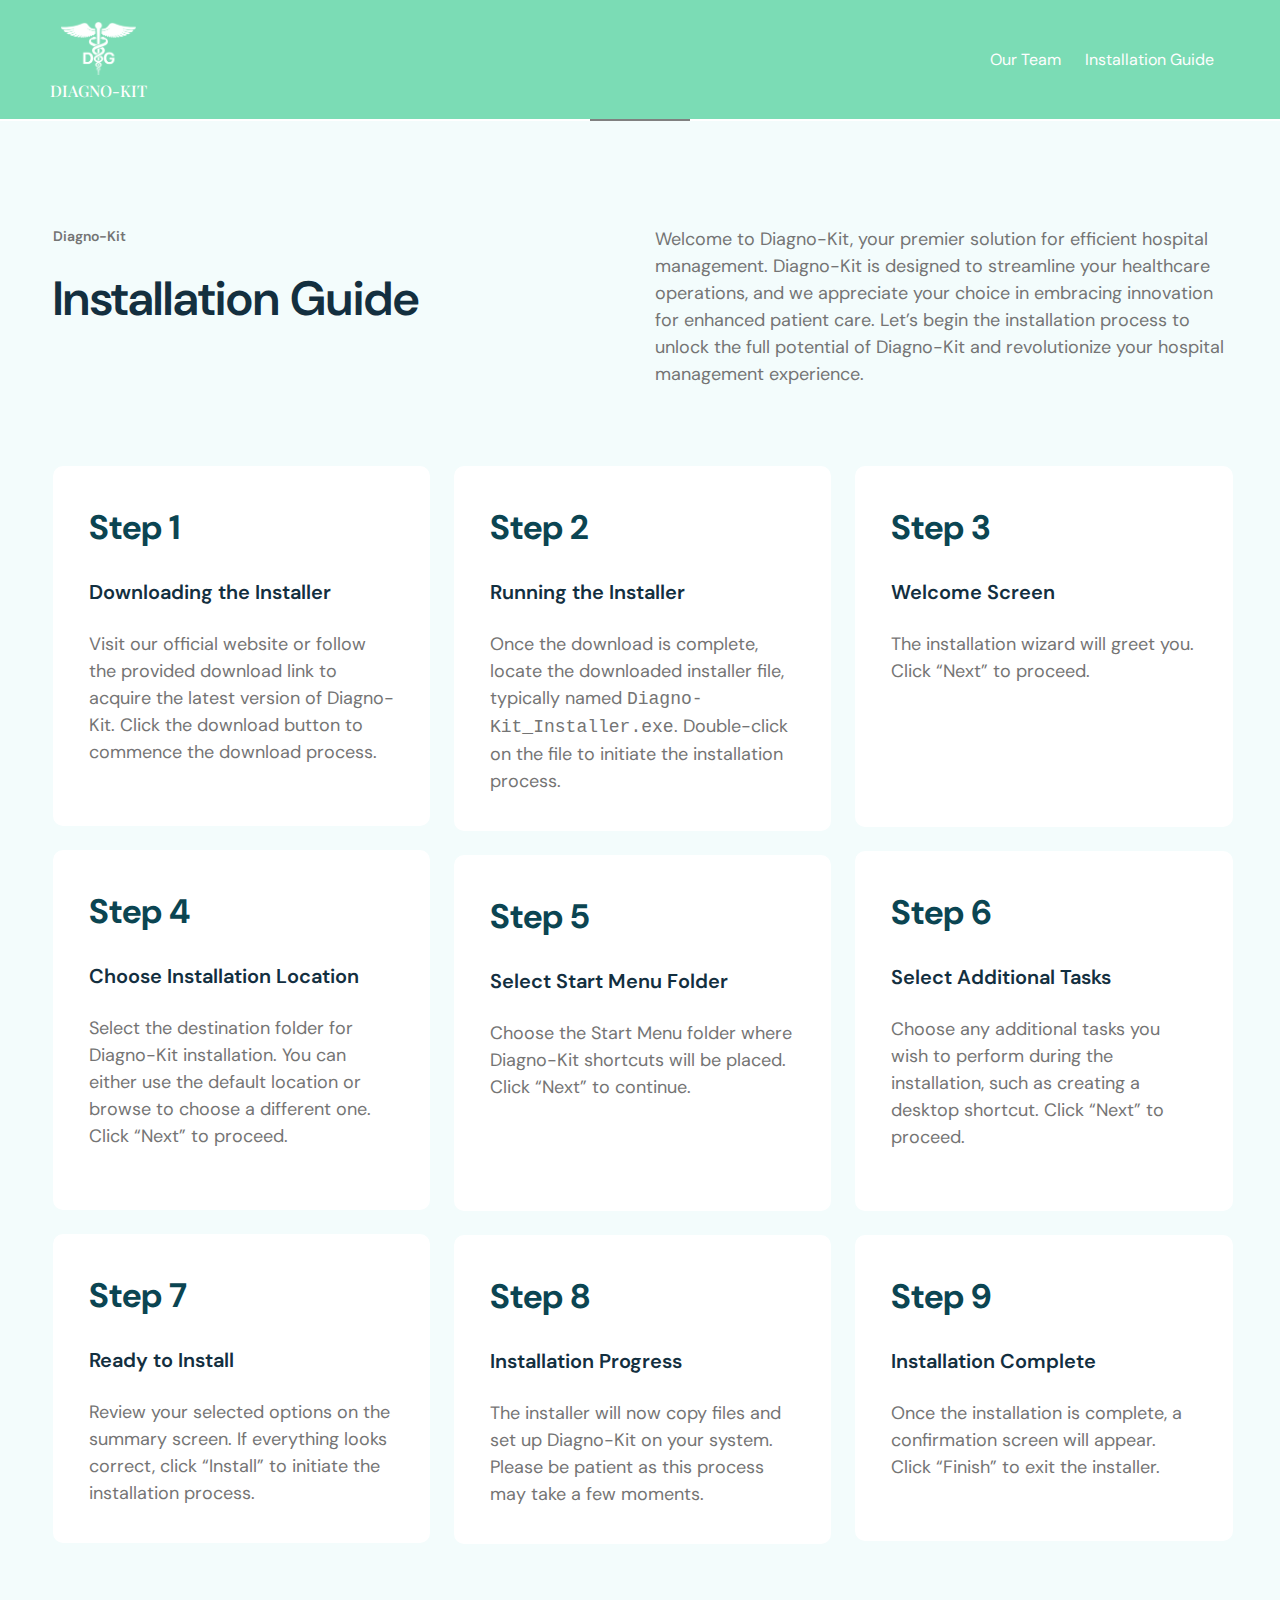
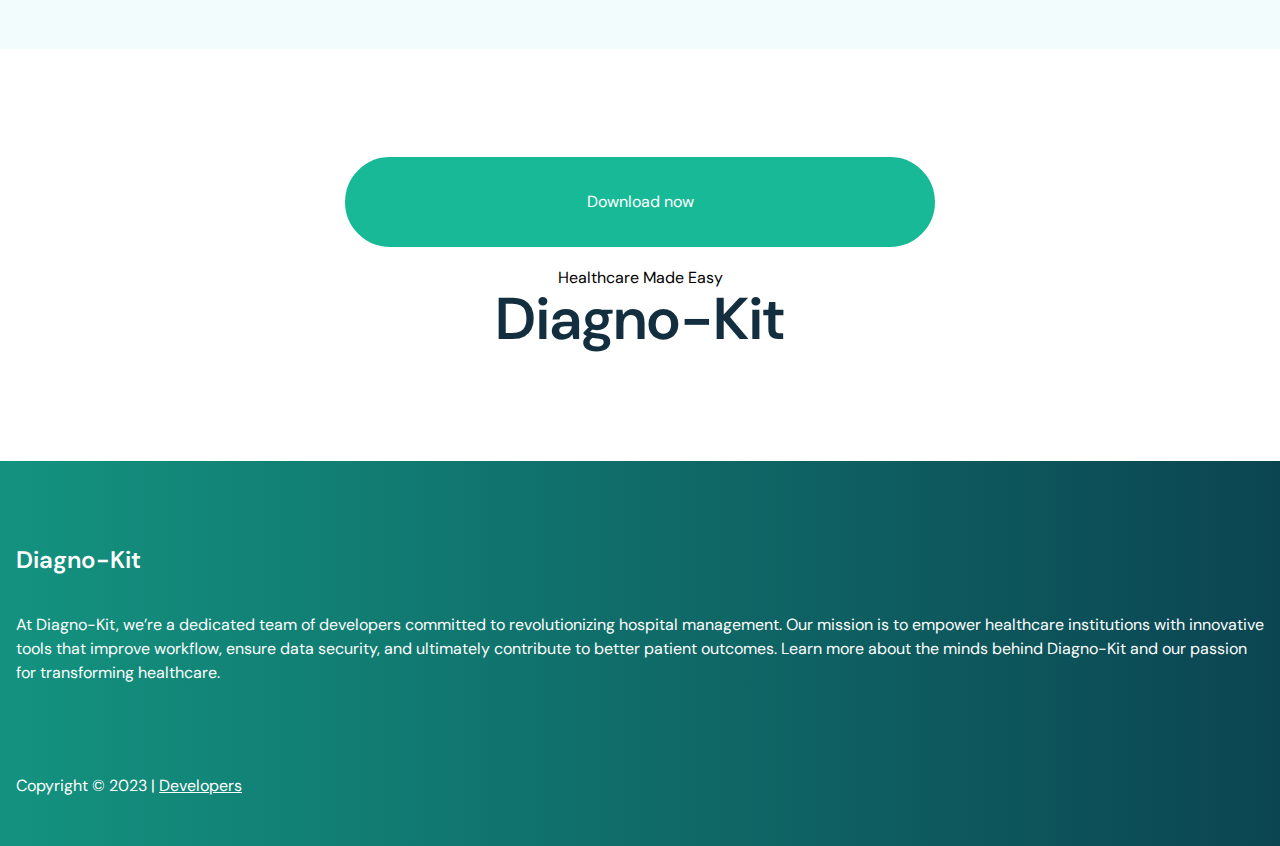
==== commit ecdbea48: "update" ====
--- a/installguide/index.html
+++ b/installguide/index.html
@@ -12,9 +12,14 @@
 /*! This file is auto-generated */
 !function(i,n){var o,s,e;function c(e){try{var t={supportTests:e,timestamp:(new Date).valueOf()};sessionStorage.setItem(o,JSON.stringify(t))}catch(e){}}function p(e,t,n){e.clearRect(0,0,e.canvas.width,e.canvas.height),e.fillText(t,0,0);var t=new Uint32Array(e.getImageData(0,0,e.canvas.width,e.canvas.height).data),r=(e.clearRect(0,0,e.canvas.width,e.canvas.height),e.fillText(n,0,0),new Uint32Array(e.getImageData(0,0,e.canvas.width,e.canvas.height).data));return t.every(function(e,t){return e===r[t]})}function u(e,t,n){switch(t){case"flag":return n(e,"🏳️‍⚧️","🏳️​⚧️")?!1:!n(e,"🇺🇳","🇺​🇳")&&!n(e,"🏴󠁧󠁢󠁥󠁮󠁧󠁿","🏴​󠁧​󠁢​󠁥​󠁮​󠁧​󠁿");case"emoji":return!n(e,"🫱🏻‍🫲🏿","🫱🏻​🫲🏿")}return!1}function f(e,t,n){var r="undefined"!=typeof WorkerGlobalScope&&self instanceof WorkerGlobalScope?new OffscreenCanvas(300,150):i.createElement("canvas"),a=r.getContext("2d",{willReadFrequently:!0}),o=(a.textBaseline="top",a.font="600 32px Arial",{});return e.forEach(function(e){o[e]=t(a,e,n)}),o}function t(e){var t=i.createElement("script");t.src=e,t.defer=!0,i.head.appendChild(t)}"undefined"!=typeof Promise&&(o="wpEmojiSettingsSupports",s=["flag","emoji"],n.supports={everything:!0,everythingExceptFlag:!0},e=new Promise(function(e){i.addEventListener("DOMContentLoaded",e,{once:!0})}),new Promise(function(t){var n=function(){try{var e=JSON.parse(sessionStorage.getItem(o));if("object"==typeof e&&"number"==typeof e.timestamp&&(new Date).valueOf()<e.timestamp+604800&&"object"==typeof e.supportTests)return e.supportTests}catch(e){}return null}();if(!n){if("undefined"!=typeof Worker&&"undefined"!=typeof OffscreenCanvas&&"undefined"!=typeof URL&&URL.createObjectURL&&"undefined"!=typeof Blob)try{var e="postMessage("+f.toString()+"("+[JSON.stringify(s),u.toString(),p.toString()].join(",")+"));",r=new Blob([e],{type:"text/javascript"}),a=new Worker(URL.createObjectURL(r),{name:"wpTestEmojiSupports"});return void(a.onmessage=function(e){c(n=e.data),a.terminate(),t(n)})}catch(e){}c(n=f(s,u,p))}t(n)}).then(function(e){for(var t in e)n.supports[t]=e[t],n.supports.everything=n.supports.everything&&n.supports[t],"flag"!==t&&(n.supports.everythingExceptFlag=n.supports.everythingExceptFlag&&n.supports[t]);n.supports.everythingExceptFlag=n.supports.everythingExceptFlag&&!n.supports.flag,n.DOMReady=!1,n.readyCallback=function(){n.DOMReady=!0}}).then(function(){return e}).then(function(){var e;n.supports.everything||(n.readyCallback(),(e=n.source||{}).concatemoji?t(e.concatemoji):e.wpemoji&&e.twemoji&&(t(e.twemoji),t(e.wpemoji)))}))}((window,document),window._wpemojiSettings);
 </script>
+<style id="wp-block-site-logo-inline-css">.wp-block-site-logo{box-sizing:border-box;line-height:0}.wp-block-site-logo a{display:inline-block;line-height:0}.wp-block-site-logo.is-default-size img{height:auto;width:120px}.wp-block-site-logo img{height:auto;max-width:100%}.wp-block-site-logo a,.wp-block-site-logo img{border-radius:inherit}.wp-block-site-logo.aligncenter{margin-left:auto;margin-right:auto;text-align:center}.wp-block-site-logo.is-style-rounded{border-radius:9999px}</style>
 <style id="wp-block-site-title-inline-css">.wp-block-site-title a{color:inherit}</style>
 <style id="wp-block-group-inline-css">.wp-block-group{box-sizing:border-box}</style>
 <style id="wp-block-group-theme-inline-css">:where(.wp-block-group.has-background){padding:1.25em 2.375em}</style>
+<style id="wp-block-navigation-link-inline-css">.wp-block-navigation .wp-block-navigation-item__label{overflow-wrap:break-word}.wp-block-navigation .wp-block-navigation-item__description{display:none}</style>
+<link rel="stylesheet" id="wp-block-navigation-css" href="https://ganymede451.github.io/diagnoKitWeb/wp-includes/blocks/navigation/style.min.css?ver=6.4.2" media="all">
+<style id="wp-block-navigation-inline-css">.wp-block-navigation a:where(:not(.wp-element-button)){color: inherit;}</style>
+<style id="wp-block-template-part-theme-inline-css">.wp-block-template-part.has-background{margin-bottom:0;margin-top:0;padding:1.25em 2.375em}</style>
 <style id="wp-block-separator-inline-css">@charset "UTF-8";.wp-block-separator{border:1px solid;border-left:none;border-right:none}.wp-block-separator.is-style-dots{background:none!important;border:none;height:auto;line-height:1;text-align:center}.wp-block-separator.is-style-dots:before{color:currentColor;content:"···";font-family:serif;font-size:1.5em;letter-spacing:2em;padding-left:2em}</style>
 <style id="wp-block-separator-theme-inline-css">.wp-block-separator.has-css-opacity{opacity:.4}.wp-block-separator{border:none;border-bottom:2px solid;margin-left:auto;margin-right:auto}.wp-block-separator.has-alpha-channel-opacity{opacity:1}.wp-block-separator:not(.is-style-wide):not(.is-style-dots){width:100px}.wp-block-separator.has-background:not(.is-style-dots){border-bottom:none;height:1px}.wp-block-separator.has-background:not(.is-style-wide):not(.is-style-dots){height:2px}</style>
 <style id="wp-block-heading-inline-css">h1.has-background,h2.has-background,h3.has-background,h4.has-background,h5.has-background,h6.has-background{padding:1.25em 2.375em}h1.has-text-align-left[style*=writing-mode]:where([style*=vertical-lr]),h1.has-text-align-right[style*=writing-mode]:where([style*=vertical-rl]),h2.has-text-align-left[style*=writing-mode]:where([style*=vertical-lr]),h2.has-text-align-right[style*=writing-mode]:where([style*=vertical-rl]),h3.has-text-align-left[style*=writing-mode]:where([style*=vertical-lr]),h3.has-text-align-right[style*=writing-mode]:where([style*=vertical-rl]),h4.has-text-align-left[style*=writing-mode]:where([style*=vertical-lr]),h4.has-text-align-right[style*=writing-mode]:where([style*=vertical-rl]),h5.has-text-align-left[style*=writing-mode]:where([style*=vertical-lr]),h5.has-text-align-right[style*=writing-mode]:where([style*=vertical-rl]),h6.has-text-align-left[style*=writing-mode]:where([style*=vertical-lr]),h6.has-text-align-right[style*=writing-mode]:where([style*=vertical-rl]){rotate:180deg}</style>
@@ -38,7 +43,7 @@
 <style id="wp-block-library-inline-css">:root{--wp-admin-theme-color:#007cba;--wp-admin-theme-color--rgb:0,124,186;--wp-admin-theme-color-darker-10:#006ba1;--wp-admin-theme-color-darker-10--rgb:0,107,161;--wp-admin-theme-color-darker-20:#005a87;--wp-admin-theme-color-darker-20--rgb:0,90,135;--wp-admin-border-width-focus:2px;--wp-block-synced-color:#7a00df;--wp-block-synced-color--rgb:122,0,223}@media (min-resolution:192dpi){:root{--wp-admin-border-width-focus:1.5px}}.wp-element-button{cursor:pointer}:root{--wp--preset--font-size--normal:16px;--wp--preset--font-size--huge:42px}:root .has-very-light-gray-background-color{background-color:#eee}:root .has-very-dark-gray-background-color{background-color:#313131}:root .has-very-light-gray-color{color:#eee}:root .has-very-dark-gray-color{color:#313131}:root .has-vivid-green-cyan-to-vivid-cyan-blue-gradient-background{background:linear-gradient(135deg,#00d084,#0693e3)}:root .has-purple-crush-gradient-background{background:linear-gradient(135deg,#34e2e4,#4721fb 50%,#ab1dfe)}:root .has-hazy-dawn-gradient-background{background:linear-gradient(135deg,#faaca8,#dad0ec)}:root .has-subdued-olive-gradient-background{background:linear-gradient(135deg,#fafae1,#67a671)}:root .has-atomic-cream-gradient-background{background:linear-gradient(135deg,#fdd79a,#004a59)}:root .has-nightshade-gradient-background{background:linear-gradient(135deg,#330968,#31cdcf)}:root .has-midnight-gradient-background{background:linear-gradient(135deg,#020381,#2874fc)}.has-regular-font-size{font-size:1em}.has-larger-font-size{font-size:2.625em}.has-normal-font-size{font-size:var(--wp--preset--font-size--normal)}.has-huge-font-size{font-size:var(--wp--preset--font-size--huge)}.has-text-align-center{text-align:center}.has-text-align-left{text-align:left}.has-text-align-right{text-align:right}#end-resizable-editor-section{display:none}.aligncenter{clear:both}.items-justified-left{justify-content:flex-start}.items-justified-center{justify-content:center}.items-justified-right{justify-content:flex-end}.items-justified-space-between{justify-content:space-between}.screen-reader-text{clip:rect(1px,1px,1px,1px);word-wrap:normal!important;border:0;-webkit-clip-path:inset(50%);clip-path:inset(50%);height:1px;margin:-1px;overflow:hidden;padding:0;position:absolute;width:1px}.screen-reader-text:focus{clip:auto!important;background-color:#ddd;-webkit-clip-path:none;clip-path:none;color:#444;display:block;font-size:1em;height:auto;left:5px;line-height:normal;padding:15px 23px 14px;text-decoration:none;top:5px;width:auto;z-index:100000}html :where(.has-border-color){border-style:solid}html :where([style*=border-top-color]){border-top-style:solid}html :where([style*=border-right-color]){border-right-style:solid}html :where([style*=border-bottom-color]){border-bottom-style:solid}html :where([style*=border-left-color]){border-left-style:solid}html :where([style*=border-width]){border-style:solid}html :where([style*=border-top-width]){border-top-style:solid}html :where([style*=border-right-width]){border-right-style:solid}html :where([style*=border-bottom-width]){border-bottom-style:solid}html :where([style*=border-left-width]){border-left-style:solid}html :where(img[class*=wp-image-]){height:auto;max-width:100%}:where(figure){margin:0 0 1em}html :where(.is-position-sticky){--wp-admin--admin-bar--position-offset:var(--wp-admin--admin-bar--height,0px)}@media screen and (max-width:600px){html :where(.is-position-sticky){--wp-admin--admin-bar--position-offset:0px}}</style>
 <link rel="stylesheet" id="fotawp-blocks-style-css" href="https://ganymede451.github.io/diagnoKitWeb/wp-content/themes/fotawp/assets/css/blocks.css?ver=6.4.2" media="all">
 <style id="global-styles-inline-css">body{--wp--preset--color--black: #000000;--wp--preset--color--cyan-bluish-gray: #abb8c3;--wp--preset--color--white: #ffffff;--wp--preset--color--pale-pink: #f78da7;--wp--preset--color--vivid-red: #cf2e2e;--wp--preset--color--luminous-vivid-orange: #ff6900;--wp--preset--color--luminous-vivid-amber: #fcb900;--wp--preset--color--light-green-cyan: #7bdcb5;--wp--preset--color--vivid-green-cyan: #00d084;--wp--preset--color--pale-cyan-blue: #8ed1fc;--wp--preset--color--vivid-cyan-blue: #0693e3;--wp--preset--color--vivid-purple: #9b51e0;--wp--preset--color--primary: #0B4552;--wp--preset--color--secondary: #E9BE4D;--wp--preset--color--tertiary: #18B996;--wp--preset--color--accent: #1CC6A1;--wp--preset--color--accent-lite: #33EAC2;--wp--preset--color--background-alt: #F3FCFC;--wp--preset--color--foreground: #747474;--wp--preset--color--background: #ffffff;--wp--preset--color--heading-color: #132F3F;--wp--preset--color--sub-heading-color: #515151;--wp--preset--color--foregound-alt: #FEFEFE;--wp--preset--color--border-color: #E7F9F8;--wp--preset--color--transparent: #ffffff00;--wp--preset--gradient--vivid-cyan-blue-to-vivid-purple: linear-gradient(135deg,rgba(6,147,227,1) 0%,rgb(155,81,224) 100%);--wp--preset--gradient--light-green-cyan-to-vivid-green-cyan: linear-gradient(135deg,rgb(122,220,180) 0%,rgb(0,208,130) 100%);--wp--preset--gradient--luminous-vivid-amber-to-luminous-vivid-orange: linear-gradient(135deg,rgba(252,185,0,1) 0%,rgba(255,105,0,1) 100%);--wp--preset--gradient--luminous-vivid-orange-to-vivid-red: linear-gradient(135deg,rgba(255,105,0,1) 0%,rgb(207,46,46) 100%);--wp--preset--gradient--very-light-gray-to-cyan-bluish-gray: linear-gradient(135deg,rgb(238,238,238) 0%,rgb(169,184,195) 100%);--wp--preset--gradient--cool-to-warm-spectrum: linear-gradient(135deg,rgb(74,234,220) 0%,rgb(151,120,209) 20%,rgb(207,42,186) 40%,rgb(238,44,130) 60%,rgb(251,105,98) 80%,rgb(254,248,76) 100%);--wp--preset--gradient--blush-light-purple: linear-gradient(135deg,rgb(255,206,236) 0%,rgb(152,150,240) 100%);--wp--preset--gradient--blush-bordeaux: linear-gradient(135deg,rgb(254,205,165) 0%,rgb(254,45,45) 50%,rgb(107,0,62) 100%);--wp--preset--gradient--luminous-dusk: linear-gradient(135deg,rgb(255,203,112) 0%,rgb(199,81,192) 50%,rgb(65,88,208) 100%);--wp--preset--gradient--pale-ocean: linear-gradient(135deg,rgb(255,245,203) 0%,rgb(182,227,212) 50%,rgb(51,167,181) 100%);--wp--preset--gradient--electric-grass: linear-gradient(135deg,rgb(202,248,128) 0%,rgb(113,206,126) 100%);--wp--preset--gradient--midnight: linear-gradient(135deg,rgb(2,3,129) 0%,rgb(40,116,252) 100%);--wp--preset--gradient--first-primary-gradient: linear-gradient(320deg, var(--wp--preset--color--tertiary) 30%, var(--wp--preset--color--primary) 70%);--wp--preset--gradient--second-primary-gradient: linear-gradient(90deg, var(--wp--preset--color--tertiary) -50%,var(--wp--preset--color--primary) 100%);--wp--preset--gradient--third-primary-gradient: linear-gradient(290deg, var(--wp--preset--color--accent-lite) 0%, var(--wp--preset--color--accent) 60%, var(--wp--preset--color--primary) 120%);--wp--preset--font-size--small: 16px;--wp--preset--font-size--medium: 20px;--wp--preset--font-size--large: 24px;--wp--preset--font-size--x-large: 34px;--wp--preset--font-size--xx-small: 12px;--wp--preset--font-size--x-small: 14px;--wp--preset--font-size--xx-large: 44px;--wp--preset--font-size--xxx-large: 56px;--wp--preset--font-size--xxxx-large: 74px;--wp--preset--font-family--league-spartan: "League Spartan", sans-serif;--wp--preset--font-family--body: "Lato", sans-serif;--wp--preset--font-family--dm-sans: "DM Sans", sans-serif;--wp--preset--font-family--inter: "Inter", sans-serif;--wp--preset--font-family--albert-sans: "Albert Sans", sans-serif;--wp--preset--font-family--hanken-grotesk: "Hanken Grotesk", sans-serif;--wp--preset--font-family--playfair-display: "Playfair Display", sans-serif;--wp--preset--font-family--outfit: "Outfit", sans-serif;--wp--preset--font-family--quicksand: "Quicksand", sans-serif;--wp--preset--font-family--oswald: "Oswald", sans-serif;--wp--preset--font-family--nunito: "Nunito", sans-serif;--wp--preset--font-family--montserrat: "Montserrat", sans-serif;--wp--preset--font-family--plus-jakarta-sans: "Plus Jakarta Sans", sans-serif;--wp--preset--font-family--open-sans: "Open Sans", sans-serif;--wp--preset--spacing--20: 0.44rem;--wp--preset--spacing--30: 0.67rem;--wp--preset--spacing--40: 1rem;--wp--preset--spacing--50: 1.5rem;--wp--preset--spacing--60: 2.25rem;--wp--preset--spacing--70: 3.38rem;--wp--preset--spacing--80: 5.06rem;--wp--preset--shadow--natural: 6px 6px 9px rgba(0, 0, 0, 0.2);--wp--preset--shadow--deep: 12px 12px 50px rgba(0, 0, 0, 0.4);--wp--preset--shadow--sharp: 6px 6px 0px rgba(0, 0, 0, 0.2);--wp--preset--shadow--outlined: 6px 6px 0px -3px rgba(255, 255, 255, 1), 6px 6px rgba(0, 0, 0, 1);--wp--preset--shadow--crisp: 6px 6px 0px rgba(0, 0, 0, 1);--wp--custom--font-weight--black: 900;--wp--custom--font-weight--extra-bold: 800;--wp--custom--font-weight--bold: 700;--wp--custom--font-weight--semi-bold: 600;--wp--custom--font-weight--medium: 500;--wp--custom--font-weight--regular: 400;--wp--custom--font-weight--light: 300;--wp--custom--font-weight--extra-light: 200;--wp--custom--font-weight--thin: 100;--wp--custom--line-height--initial: 1;--wp--custom--line-height--xx-small: 1.2;--wp--custom--line-height--x-small: 1.3;--wp--custom--line-height--small: 1.4;--wp--custom--line-height--medium: 1.45;--wp--custom--line-height--large: 1.6;--wp--custom--border-radius--xx-small: 2px;--wp--custom--border-radius--x-small: 4px;--wp--custom--border-radius--small: 6px;--wp--custom--border-radius--medium: 10px;--wp--custom--border-radius--large: 30px;--wp--custom--border-radius--x-large: 50px;--wp--custom--border-radius--xx-large: 99px;--wp--custom--border-radius--full: 999px;}body { margin: 0;--wp--style--global--content-size: 100%;--wp--style--global--wide-size: 100%; }.wp-site-blocks > .alignleft { float: left; margin-right: 2em; }.wp-site-blocks > .alignright { float: right; margin-left: 2em; }.wp-site-blocks > .aligncenter { justify-content: center; margin-left: auto; margin-right: auto; }:where(.wp-site-blocks) > * { margin-block-start: 24px; margin-block-end: 0; }:where(.wp-site-blocks) > :first-child:first-child { margin-block-start: 0; }:where(.wp-site-blocks) > :last-child:last-child { margin-block-end: 0; }body { --wp--style--block-gap: 24px; }:where(body .is-layout-flow)  > :first-child:first-child{margin-block-start: 0;}:where(body .is-layout-flow)  > :last-child:last-child{margin-block-end: 0;}:where(body .is-layout-flow)  > *{margin-block-start: 24px;margin-block-end: 0;}:where(body .is-layout-constrained)  > :first-child:first-child{margin-block-start: 0;}:where(body .is-layout-constrained)  > :last-child:last-child{margin-block-end: 0;}:where(body .is-layout-constrained)  > *{margin-block-start: 24px;margin-block-end: 0;}:where(body .is-layout-flex) {gap: 24px;}:where(body .is-layout-grid) {gap: 24px;}body .is-layout-flow > .alignleft{float: left;margin-inline-start: 0;margin-inline-end: 2em;}body .is-layout-flow > .alignright{float: right;margin-inline-start: 2em;margin-inline-end: 0;}body .is-layout-flow > .aligncenter{margin-left: auto !important;margin-right: auto !important;}body .is-layout-constrained > .alignleft{float: left;margin-inline-start: 0;margin-inline-end: 2em;}body .is-layout-constrained > .alignright{float: right;margin-inline-start: 2em;margin-inline-end: 0;}body .is-layout-constrained > .aligncenter{margin-left: auto !important;margin-right: auto !important;}body .is-layout-constrained > :where(:not(.alignleft):not(.alignright):not(.alignfull)){max-width: var(--wp--style--global--content-size);margin-left: auto !important;margin-right: auto !important;}body .is-layout-constrained > .alignwide{max-width: var(--wp--style--global--wide-size);}body .is-layout-flex{display: flex;}body .is-layout-flex{flex-wrap: wrap;align-items: center;}body .is-layout-flex > *{margin: 0;}body .is-layout-grid{display: grid;}body .is-layout-grid > *{margin: 0;}body{background-color: var(--wp--preset--color--background);color: var(--wp--preset--color--foregound-alt);font-family: var(--wp--preset--font-family--dm-sans);font-size: var(--wp-preset--font-size--small);line-height: 1.5;padding-top: 0px;padding-right: 0px;padding-bottom: 0px;padding-left: 0px;}a:where(:not(.wp-element-button)){color: var(--wp--preset--color--primary);text-decoration: none;}a:where(:not(.wp-element-button)):hover{color: var(--wp--preset--color--secondary);}h1, h2, h3, h4, h5, h6{background-color: var(--wp--preset--color--transparent);color: var(--wp--preset--color--heading-color);font-family: var(--wp--preset--font-family--dm-sans);font-style: normal;font-weight: var(--wp--preset--font-weight--regular);line-height: var(--wp--preset--line-height--xxSmall);}h1{font-size: var(--wp--preset--font-size--xxx-large);font-weight: 600;line-height: var(--wp--preset--line-height--initial);margin-bottom: var(--wp--preset--spacing--small);}h2{font-size: var(--wp--preset--font-size--xx-large);font-weight: 600;line-height: var(--wp--preset--line-height--xx-small);margin-top: var(--wp--preset--spacing--medium);margin-bottom: var(--wp--preset--spacing--x-small);}h3{font-size: var(--wp--preset--font-size--x-large);font-weight: 600;line-height: var(--wp--preset--line-height--x-small);margin-top: var(--wp--preset--spacing--medium);margin-bottom: var(--wp--preset--spacing--x-small);}h4{font-size: var(--wp--preset--font-size--large);font-weight: 500;line-height: var(--wp--preset--line-height--x-small);margin-top: var(--wp--preset--spacing--small);margin-bottom: var(--wp--preset--spacing--xx-small);}h5{font-size: var(--wp--preset--font-size--medium);font-weight: 500;line-height: var(--wp--preset--line-height--medium);margin-top: var(--wp--preset--spacing--small);margin-bottom: var(--wp--preset--spacing--xx-small);}h6{font-size: var(--wp--preset--font-size--small);margin-top: var(--wp--preset--spacing--x-small);margin-bottom: var(--wp--preset--spacing--xx-small);}.wp-element-button, .wp-block-button__link{background-color: var(--wp--preset--color--primary);border-radius: 0.375em;border-color: var(--wp--preset--color--tertiary);border-width: 0;color: var(--wp--preset--color--background);font-family: inherit;font-size: var(--wp--preset--font-size--small);font-weight: var(--wp--preset--font-weight--medium);line-height: var(--wp--preset--line-height--initial);padding: calc(0.667em + 2px) calc(1.333em + 2px);text-decoration: none;}.wp-element-button:hover, .wp-block-button__link:hover{background-color: var(--wp--preset--color--secondary);}.has-black-color{color: var(--wp--preset--color--black) !important;}.has-cyan-bluish-gray-color{color: var(--wp--preset--color--cyan-bluish-gray) !important;}.has-white-color{color: var(--wp--preset--color--white) !important;}.has-pale-pink-color{color: var(--wp--preset--color--pale-pink) !important;}.has-vivid-red-color{color: var(--wp--preset--color--vivid-red) !important;}.has-luminous-vivid-orange-color{color: var(--wp--preset--color--luminous-vivid-orange) !important;}.has-luminous-vivid-amber-color{color: var(--wp--preset--color--luminous-vivid-amber) !important;}.has-light-green-cyan-color{color: var(--wp--preset--color--light-green-cyan) !important;}.has-vivid-green-cyan-color{color: var(--wp--preset--color--vivid-green-cyan) !important;}.has-pale-cyan-blue-color{color: var(--wp--preset--color--pale-cyan-blue) !important;}.has-vivid-cyan-blue-color{color: var(--wp--preset--color--vivid-cyan-blue) !important;}.has-vivid-purple-color{color: var(--wp--preset--color--vivid-purple) !important;}.has-primary-color{color: var(--wp--preset--color--primary) !important;}.has-secondary-color{color: var(--wp--preset--color--secondary) !important;}.has-tertiary-color{color: var(--wp--preset--color--tertiary) !important;}.has-accent-color{color: var(--wp--preset--color--accent) !important;}.has-accent-lite-color{color: var(--wp--preset--color--accent-lite) !important;}.has-background-alt-color{color: var(--wp--preset--color--background-alt) !important;}.has-foreground-color{color: var(--wp--preset--color--foreground) !important;}.has-background-color{color: var(--wp--preset--color--background) !important;}.has-heading-color-color{color: var(--wp--preset--color--heading-color) !important;}.has-sub-heading-color-color{color: var(--wp--preset--color--sub-heading-color) !important;}.has-foregound-alt-color{color: var(--wp--preset--color--foregound-alt) !important;}.has-border-color-color{color: var(--wp--preset--color--border-color) !important;}.has-transparent-color{color: var(--wp--preset--color--transparent) !important;}.has-black-background-color{background-color: var(--wp--preset--color--black) !important;}.has-cyan-bluish-gray-background-color{background-color: var(--wp--preset--color--cyan-bluish-gray) !important;}.has-white-background-color{background-color: var(--wp--preset--color--white) !important;}.has-pale-pink-background-color{background-color: var(--wp--preset--color--pale-pink) !important;}.has-vivid-red-background-color{background-color: var(--wp--preset--color--vivid-red) !important;}.has-luminous-vivid-orange-background-color{background-color: var(--wp--preset--color--luminous-vivid-orange) !important;}.has-luminous-vivid-amber-background-color{background-color: var(--wp--preset--color--luminous-vivid-amber) !important;}.has-light-green-cyan-background-color{background-color: var(--wp--preset--color--light-green-cyan) !important;}.has-vivid-green-cyan-background-color{background-color: var(--wp--preset--color--vivid-green-cyan) !important;}.has-pale-cyan-blue-background-color{background-color: var(--wp--preset--color--pale-cyan-blue) !important;}.has-vivid-cyan-blue-background-color{background-color: var(--wp--preset--color--vivid-cyan-blue) !important;}.has-vivid-purple-background-color{background-color: var(--wp--preset--color--vivid-purple) !important;}.has-primary-background-color{background-color: var(--wp--preset--color--primary) !important;}.has-secondary-background-color{background-color: var(--wp--preset--color--secondary) !important;}.has-tertiary-background-color{background-color: var(--wp--preset--color--tertiary) !important;}.has-accent-background-color{background-color: var(--wp--preset--color--accent) !important;}.has-accent-lite-background-color{background-color: var(--wp--preset--color--accent-lite) !important;}.has-background-alt-background-color{background-color: var(--wp--preset--color--background-alt) !important;}.has-foreground-background-color{background-color: var(--wp--preset--color--foreground) !important;}.has-background-background-color{background-color: var(--wp--preset--color--background) !important;}.has-heading-color-background-color{background-color: var(--wp--preset--color--heading-color) !important;}.has-sub-heading-color-background-color{background-color: var(--wp--preset--color--sub-heading-color) !important;}.has-foregound-alt-background-color{background-color: var(--wp--preset--color--foregound-alt) !important;}.has-border-color-background-color{background-color: var(--wp--preset--color--border-color) !important;}.has-transparent-background-color{background-color: var(--wp--preset--color--transparent) !important;}.has-black-border-color{border-color: var(--wp--preset--color--black) !important;}.has-cyan-bluish-gray-border-color{border-color: var(--wp--preset--color--cyan-bluish-gray) !important;}.has-white-border-color{border-color: var(--wp--preset--color--white) !important;}.has-pale-pink-border-color{border-color: var(--wp--preset--color--pale-pink) !important;}.has-vivid-red-border-color{border-color: var(--wp--preset--color--vivid-red) !important;}.has-luminous-vivid-orange-border-color{border-color: var(--wp--preset--color--luminous-vivid-orange) !important;}.has-luminous-vivid-amber-border-color{border-color: var(--wp--preset--color--luminous-vivid-amber) !important;}.has-light-green-cyan-border-color{border-color: var(--wp--preset--color--light-green-cyan) !important;}.has-vivid-green-cyan-border-color{border-color: var(--wp--preset--color--vivid-green-cyan) !important;}.has-pale-cyan-blue-border-color{border-color: var(--wp--preset--color--pale-cyan-blue) !important;}.has-vivid-cyan-blue-border-color{border-color: var(--wp--preset--color--vivid-cyan-blue) !important;}.has-vivid-purple-border-color{border-color: var(--wp--preset--color--vivid-purple) !important;}.has-primary-border-color{border-color: var(--wp--preset--color--primary) !important;}.has-secondary-border-color{border-color: var(--wp--preset--color--secondary) !important;}.has-tertiary-border-color{border-color: var(--wp--preset--color--tertiary) !important;}.has-accent-border-color{border-color: var(--wp--preset--color--accent) !important;}.has-accent-lite-border-color{border-color: var(--wp--preset--color--accent-lite) !important;}.has-background-alt-border-color{border-color: var(--wp--preset--color--background-alt) !important;}.has-foreground-border-color{border-color: var(--wp--preset--color--foreground) !important;}.has-background-border-color{border-color: var(--wp--preset--color--background) !important;}.has-heading-color-border-color{border-color: var(--wp--preset--color--heading-color) !important;}.has-sub-heading-color-border-color{border-color: var(--wp--preset--color--sub-heading-color) !important;}.has-foregound-alt-border-color{border-color: var(--wp--preset--color--foregound-alt) !important;}.has-border-color-border-color{border-color: var(--wp--preset--color--border-color) !important;}.has-transparent-border-color{border-color: var(--wp--preset--color--transparent) !important;}.has-vivid-cyan-blue-to-vivid-purple-gradient-background{background: var(--wp--preset--gradient--vivid-cyan-blue-to-vivid-purple) !important;}.has-light-green-cyan-to-vivid-green-cyan-gradient-background{background: var(--wp--preset--gradient--light-green-cyan-to-vivid-green-cyan) !important;}.has-luminous-vivid-amber-to-luminous-vivid-orange-gradient-background{background: var(--wp--preset--gradient--luminous-vivid-amber-to-luminous-vivid-orange) !important;}.has-luminous-vivid-orange-to-vivid-red-gradient-background{background: var(--wp--preset--gradient--luminous-vivid-orange-to-vivid-red) !important;}.has-very-light-gray-to-cyan-bluish-gray-gradient-background{background: var(--wp--preset--gradient--very-light-gray-to-cyan-bluish-gray) !important;}.has-cool-to-warm-spectrum-gradient-background{background: var(--wp--preset--gradient--cool-to-warm-spectrum) !important;}.has-blush-light-purple-gradient-background{background: var(--wp--preset--gradient--blush-light-purple) !important;}.has-blush-bordeaux-gradient-background{background: var(--wp--preset--gradient--blush-bordeaux) !important;}.has-luminous-dusk-gradient-background{background: var(--wp--preset--gradient--luminous-dusk) !important;}.has-pale-ocean-gradient-background{background: var(--wp--preset--gradient--pale-ocean) !important;}.has-electric-grass-gradient-background{background: var(--wp--preset--gradient--electric-grass) !important;}.has-midnight-gradient-background{background: var(--wp--preset--gradient--midnight) !important;}.has-first-primary-gradient-gradient-background{background: var(--wp--preset--gradient--first-primary-gradient) !important;}.has-second-primary-gradient-gradient-background{background: var(--wp--preset--gradient--second-primary-gradient) !important;}.has-third-primary-gradient-gradient-background{background: var(--wp--preset--gradient--third-primary-gradient) !important;}.has-small-font-size{font-size: var(--wp--preset--font-size--small) !important;}.has-medium-font-size{font-size: var(--wp--preset--font-size--medium) !important;}.has-large-font-size{font-size: var(--wp--preset--font-size--large) !important;}.has-x-large-font-size{font-size: var(--wp--preset--font-size--x-large) !important;}.has-xx-small-font-size{font-size: var(--wp--preset--font-size--xx-small) !important;}.has-x-small-font-size{font-size: var(--wp--preset--font-size--x-small) !important;}.has-xx-large-font-size{font-size: var(--wp--preset--font-size--xx-large) !important;}.has-xxx-large-font-size{font-size: var(--wp--preset--font-size--xxx-large) !important;}.has-xxxx-large-font-size{font-size: var(--wp--preset--font-size--xxxx-large) !important;}.has-league-spartan-font-family{font-family: var(--wp--preset--font-family--league-spartan) !important;}.has-body-font-family{font-family: var(--wp--preset--font-family--body) !important;}.has-dm-sans-font-family{font-family: var(--wp--preset--font-family--dm-sans) !important;}.has-inter-font-family{font-family: var(--wp--preset--font-family--inter) !important;}.has-albert-sans-font-family{font-family: var(--wp--preset--font-family--albert-sans) !important;}.has-hanken-grotesk-font-family{font-family: var(--wp--preset--font-family--hanken-grotesk) !important;}.has-playfair-display-font-family{font-family: var(--wp--preset--font-family--playfair-display) !important;}.has-outfit-font-family{font-family: var(--wp--preset--font-family--outfit) !important;}.has-quicksand-font-family{font-family: var(--wp--preset--font-family--quicksand) !important;}.has-oswald-font-family{font-family: var(--wp--preset--font-family--oswald) !important;}.has-nunito-font-family{font-family: var(--wp--preset--font-family--nunito) !important;}.has-montserrat-font-family{font-family: var(--wp--preset--font-family--montserrat) !important;}.has-plus-jakarta-sans-font-family{font-family: var(--wp--preset--font-family--plus-jakarta-sans) !important;}.has-open-sans-font-family{font-family: var(--wp--preset--font-family--open-sans) !important;}</style>
-<style id="core-block-supports-inline-css">.wp-elements-0ef84f7b8fb5f3145b0249791e62c98e a{color:var(--wp--preset--color--background);}.wp-container-core-columns-layout-1.wp-container-core-columns-layout-1{flex-wrap:nowrap;}.wp-container-core-group-layout-2.wp-container-core-group-layout-2 > :where(:not(.alignleft):not(.alignright):not(.alignfull)){max-width:1180px;margin-left:auto !important;margin-right:auto !important;}.wp-container-core-group-layout-2.wp-container-core-group-layout-2 > .alignwide{max-width:1180px;}.wp-container-core-group-layout-2.wp-container-core-group-layout-2 .alignfull{max-width:none;}.wp-elements-b362bf065d0f244dfa31339d03b110a6 a{color:var(--wp--preset--color--primary);}.wp-container-content-1{flex-basis:0px;}.wp-container-core-group-layout-3.wp-container-core-group-layout-3{flex-direction:column;align-items:flex-start;}.wp-elements-73dc80472c99036e1165d89aba227230 a{color:var(--wp--preset--color--primary);}.wp-container-content-2{flex-basis:0px;}.wp-container-core-group-layout-5.wp-container-core-group-layout-5{flex-direction:column;align-items:flex-start;}.wp-elements-dfd5b0df0ea7d8aa48e108b9c956cf23 a{color:var(--wp--preset--color--primary);}.wp-container-core-group-layout-7.wp-container-core-group-layout-7{flex-direction:column;align-items:flex-start;}.wp-elements-d717c8c1c2bfb8a58e8aa60b7e1ee354 a{color:var(--wp--preset--color--primary);}.wp-container-core-group-layout-9.wp-container-core-group-layout-9{flex-direction:column;align-items:flex-start;}.wp-elements-66a8eb4cafa7d86a003171621e461582 a{color:var(--wp--preset--color--primary);}.wp-container-content-3{flex-basis:50px;}.wp-container-core-group-layout-11.wp-container-core-group-layout-11{flex-direction:column;align-items:flex-start;}.wp-elements-7e140cc0e87e6134aa23278bd1238f92 a{color:var(--wp--preset--color--primary);}.wp-container-core-group-layout-13.wp-container-core-group-layout-13{flex-direction:column;align-items:flex-start;}.wp-elements-0ea25f7c5e156de04085e503ee162be5 a{color:var(--wp--preset--color--primary);}.wp-container-core-group-layout-15.wp-container-core-group-layout-15{flex-direction:column;align-items:flex-start;}.wp-elements-f84d3208f15c2c49b46ae6808c781ebe a{color:var(--wp--preset--color--primary);}.wp-container-content-4{flex-basis:0px;}.wp-container-core-group-layout-17.wp-container-core-group-layout-17{flex-direction:column;align-items:flex-start;}.wp-elements-db3728574e0f796f3abec0c3701c8898 a{color:var(--wp--preset--color--primary);}.wp-container-core-group-layout-19.wp-container-core-group-layout-19{flex-direction:column;align-items:flex-start;}.wp-container-core-columns-layout-2.wp-container-core-columns-layout-2{flex-wrap:nowrap;}.wp-container-core-group-layout-21.wp-container-core-group-layout-21 > :where(:not(.alignleft):not(.alignright):not(.alignfull)){max-width:1180px;margin-left:auto !important;margin-right:auto !important;}.wp-container-core-group-layout-21.wp-container-core-group-layout-21 > .alignwide{max-width:1180px;}.wp-container-core-group-layout-21.wp-container-core-group-layout-21 .alignfull{max-width:none;}.wp-container-core-buttons-layout-1.wp-container-core-buttons-layout-1{justify-content:center;}.wp-container-core-columns-layout-3.wp-container-core-columns-layout-3{flex-wrap:nowrap;gap:var(--wp--preset--spacing--70) var(--wp--preset--spacing--70);}.wp-elements-d5707da35855b5a907baa7596b78bca7 a{color:var(--wp--preset--color--foregound-alt);}.wp-container-core-group-layout-25.wp-container-core-group-layout-25{flex-wrap:nowrap;justify-content:space-between;}.wp-container-core-group-layout-26.wp-container-core-group-layout-26 > :where(:not(.alignleft):not(.alignright):not(.alignfull)){max-width:1260px;margin-left:auto !important;margin-right:auto !important;}.wp-container-core-group-layout-26.wp-container-core-group-layout-26 > .alignwide{max-width:1260px;}.wp-container-core-group-layout-26.wp-container-core-group-layout-26 .alignfull{max-width:none;}.wp-container-core-group-layout-26.wp-container-core-group-layout-26 > .alignfull{margin-right:calc(var(--wp--preset--spacing--40) * -1);margin-left:calc(var(--wp--preset--spacing--40) * -1);}</style>
+<style id="core-block-supports-inline-css">.wp-elements-33890a9e263b7d99b4e63746b6000480 a{color:var(--wp--preset--color--foregound-alt);}.wp-elements-33890a9e263b7d99b4e63746b6000480 a:hover{color:var(--wp--preset--color--secondary);}.wp-container-core-group-layout-1.wp-container-core-group-layout-1{gap:var(--wp--preset--spacing--20);flex-direction:column;align-items:center;}.wp-container-core-navigation-layout-1.wp-container-core-navigation-layout-1{gap:var(--wp--preset--spacing--50);justify-content:center;}.wp-container-core-group-layout-2.wp-container-core-group-layout-2{flex-wrap:nowrap;justify-content:flex-end;}.wp-container-core-group-layout-3.wp-container-core-group-layout-3{flex-wrap:nowrap;justify-content:space-between;}.wp-container-core-group-layout-4.wp-container-core-group-layout-4 > :where(:not(.alignleft):not(.alignright):not(.alignfull)){max-width:1180px;margin-left:auto !important;margin-right:auto !important;}.wp-container-core-group-layout-4.wp-container-core-group-layout-4 > .alignwide{max-width:1180px;}.wp-container-core-group-layout-4.wp-container-core-group-layout-4 .alignfull{max-width:none;}.wp-container-core-group-layout-4.wp-container-core-group-layout-4 > .alignfull{margin-right:calc(var(--wp--preset--spacing--40) * -1);margin-left:calc(var(--wp--preset--spacing--40) * -1);}.wp-container-core-group-layout-5.wp-container-core-group-layout-5{gap:var(--wp--preset--spacing--30);justify-content:space-between;}.wp-container-core-group-layout-6.wp-container-core-group-layout-6 > :where(:not(.alignleft):not(.alignright):not(.alignfull)){max-width:1180px;margin-left:auto !important;margin-right:auto !important;}.wp-container-core-group-layout-6.wp-container-core-group-layout-6 > .alignwide{max-width:1180px;}.wp-container-core-group-layout-6.wp-container-core-group-layout-6 .alignfull{max-width:none;}.wp-container-core-group-layout-6.wp-container-core-group-layout-6 > .alignfull{margin-right:calc(var(--wp--preset--spacing--50) * -1);margin-left:calc(var(--wp--preset--spacing--50) * -1);}.wp-container-core-columns-layout-1.wp-container-core-columns-layout-1{flex-wrap:nowrap;}.wp-container-core-group-layout-8.wp-container-core-group-layout-8 > :where(:not(.alignleft):not(.alignright):not(.alignfull)){max-width:1180px;margin-left:auto !important;margin-right:auto !important;}.wp-container-core-group-layout-8.wp-container-core-group-layout-8 > .alignwide{max-width:1180px;}.wp-container-core-group-layout-8.wp-container-core-group-layout-8 .alignfull{max-width:none;}.wp-elements-b362bf065d0f244dfa31339d03b110a6 a{color:var(--wp--preset--color--primary);}.wp-container-content-2{flex-basis:0px;}.wp-container-core-group-layout-9.wp-container-core-group-layout-9{flex-direction:column;align-items:flex-start;}.wp-elements-73dc80472c99036e1165d89aba227230 a{color:var(--wp--preset--color--primary);}.wp-container-content-3{flex-basis:0px;}.wp-container-core-group-layout-11.wp-container-core-group-layout-11{flex-direction:column;align-items:flex-start;}.wp-elements-dfd5b0df0ea7d8aa48e108b9c956cf23 a{color:var(--wp--preset--color--primary);}.wp-container-core-group-layout-13.wp-container-core-group-layout-13{flex-direction:column;align-items:flex-start;}.wp-elements-d717c8c1c2bfb8a58e8aa60b7e1ee354 a{color:var(--wp--preset--color--primary);}.wp-container-core-group-layout-15.wp-container-core-group-layout-15{flex-direction:column;align-items:flex-start;}.wp-elements-66a8eb4cafa7d86a003171621e461582 a{color:var(--wp--preset--color--primary);}.wp-container-content-4{flex-basis:50px;}.wp-container-core-group-layout-17.wp-container-core-group-layout-17{flex-direction:column;align-items:flex-start;}.wp-elements-7e140cc0e87e6134aa23278bd1238f92 a{color:var(--wp--preset--color--primary);}.wp-container-core-group-layout-19.wp-container-core-group-layout-19{flex-direction:column;align-items:flex-start;}.wp-elements-0ea25f7c5e156de04085e503ee162be5 a{color:var(--wp--preset--color--primary);}.wp-container-core-group-layout-21.wp-container-core-group-layout-21{flex-direction:column;align-items:flex-start;}.wp-elements-f84d3208f15c2c49b46ae6808c781ebe a{color:var(--wp--preset--color--primary);}.wp-container-content-5{flex-basis:0px;}.wp-container-core-group-layout-23.wp-container-core-group-layout-23{flex-direction:column;align-items:flex-start;}.wp-elements-db3728574e0f796f3abec0c3701c8898 a{color:var(--wp--preset--color--primary);}.wp-container-core-group-layout-25.wp-container-core-group-layout-25{flex-direction:column;align-items:flex-start;}.wp-container-core-columns-layout-2.wp-container-core-columns-layout-2{flex-wrap:nowrap;}.wp-container-core-group-layout-27.wp-container-core-group-layout-27 > :where(:not(.alignleft):not(.alignright):not(.alignfull)){max-width:1180px;margin-left:auto !important;margin-right:auto !important;}.wp-container-core-group-layout-27.wp-container-core-group-layout-27 > .alignwide{max-width:1180px;}.wp-container-core-group-layout-27.wp-container-core-group-layout-27 .alignfull{max-width:none;}.wp-container-core-buttons-layout-1.wp-container-core-buttons-layout-1{justify-content:center;}.wp-container-core-columns-layout-3.wp-container-core-columns-layout-3{flex-wrap:nowrap;gap:var(--wp--preset--spacing--70) var(--wp--preset--spacing--70);}.wp-elements-d5707da35855b5a907baa7596b78bca7 a{color:var(--wp--preset--color--foregound-alt);}.wp-container-core-group-layout-31.wp-container-core-group-layout-31{flex-wrap:nowrap;justify-content:space-between;}.wp-container-core-group-layout-32.wp-container-core-group-layout-32 > :where(:not(.alignleft):not(.alignright):not(.alignfull)){max-width:1260px;margin-left:auto !important;margin-right:auto !important;}.wp-container-core-group-layout-32.wp-container-core-group-layout-32 > .alignwide{max-width:1260px;}.wp-container-core-group-layout-32.wp-container-core-group-layout-32 .alignfull{max-width:none;}.wp-container-core-group-layout-32.wp-container-core-group-layout-32 > .alignfull{margin-right:calc(var(--wp--preset--spacing--40) * -1);margin-left:calc(var(--wp--preset--spacing--40) * -1);}</style>
 <style id="wp-block-template-skip-link-inline-css">.skip-link.screen-reader-text {
 			border: 0;
 			clip: rect(1px,1px,1px,1px);
@@ -70,6 +75,8 @@
 		}</style>
 <link rel="stylesheet" id="musicmantra-parent-style-css" href="https://ganymede451.github.io/diagnoKitWeb/wp-content/themes/fotawp/style.css?ver=6.4.2" media="all">
 <link rel="stylesheet" id="fotawp-style-css" href="https://ganymede451.github.io/diagnoKitWeb/wp-content/themes/musicmantra/style.css?ver=1.0.0" media="all">
+<script src="https://ganymede451.github.io/diagnoKitWeb/wp-includes/js/dist/interactivity.min.js?ver=6.4.2" id="wp-interactivity-js" defer data-wp-strategy="defer"></script>
+<script src="https://ganymede451.github.io/diagnoKitWeb/wp-includes/blocks/navigation/view.min.js?ver=e3d6f3216904b5b42831" id="wp-block-navigation-view-js" defer data-wp-strategy="defer"></script>
 <script src="https://ganymede451.github.io/diagnoKitWeb/wp-includes/js/jquery/jquery.min.js?ver=3.7.1" id="jquery-core-js"></script>
 <script src="https://ganymede451.github.io/diagnoKitWeb/wp-includes/js/jquery/jquery-migrate.min.js?ver=3.4.1" id="jquery-migrate-js"></script>
 <link rel="https://api.w.org/" href="https://ganymede451.github.io/diagnoKitWeb/wp-json/">
@@ -113,7 +120,39 @@
 <body class="page-template page-template-installation page page-id-48 wp-custom-logo wp-embed-responsive">
 
 <div class="wp-site-blocks">
-<header class="wp-block-group is-layout-constrained wp-block-group-is-layout-constrained"><h1 class="has-link-color has-text-color has-background-color has-background has-accent-lite-background-color wp-block-site-title wp-elements-0ef84f7b8fb5f3145b0249791e62c98e"><a href="https://ganymede451.github.io/diagnoKitWeb" target="_self" rel="home">Diagno-Kit</a></h1></header>
+<header class="wp-block-group is-layout-constrained wp-block-group-is-layout-constrained"><header class="wp-block-template-part">
+<div class="wp-block-group has-light-green-cyan-background-color has-background is-layout-constrained wp-container-core-group-layout-6 wp-block-group-is-layout-constrained" style="padding-top:20px;padding-right:var(--wp--preset--spacing--50);padding-bottom:20px;padding-left:var(--wp--preset--spacing--50)">
+<div class="wp-block-group is-content-justification-space-between is-layout-flex wp-container-core-group-layout-5 wp-block-group-is-layout-flex">
+<div class="wp-block-group is-vertical is-content-justification-center is-layout-flex wp-container-core-group-layout-1 wp-block-group-is-layout-flex" style="margin-top:0;margin-bottom:0;padding-top:0;padding-bottom:0">
+<div class="wp-block-site-logo"><a href="https://ganymede451.github.io/diagnoKitWeb/" class="custom-logo-link" rel="home"><img width="75" height="54" src="https://ganymede451.github.io/diagnoKitWeb/wp-content/uploads/2023/12/iconW-1.png" class="custom-logo" alt="Diagno-Kit" decoding="async"></a></div>
+
+<h3 style="font-style:normal;font-weight:500;line-height:1.1;text-transform:uppercase;letter-spacing:0px;" class="has-text-align-center has-link-color wp-block-site-title has-small-font-size has-playfair-display-font-family wp-elements-33890a9e263b7d99b4e63746b6000480"><a href="https://ganymede451.github.io/diagnoKitWeb" target="_self" rel="home">Diagno-Kit</a></h3>
+</div>
+
+
+<header class="wp-block-template-part">
+<div class="wp-block-group is-layout-constrained wp-container-core-group-layout-4 wp-block-group-is-layout-constrained" style="padding-top:var(--wp--preset--spacing--50);padding-right:var(--wp--preset--spacing--40);padding-bottom:var(--wp--preset--spacing--50);padding-left:var(--wp--preset--spacing--40)">
+<div class="wp-block-group is-content-justification-space-between is-nowrap is-layout-flex wp-container-core-group-layout-3 wp-block-group-is-layout-flex">
+<div class="wp-block-group is-content-justification-right is-nowrap is-layout-flex wp-container-core-group-layout-2 wp-block-group-is-layout-flex"><nav class="is-responsive items-justified-center wp-block-navigation is-content-justification-center is-layout-flex wp-container-core-navigation-layout-1 wp-block-navigation-is-layout-flex" aria-label="Header navigation 3" data-wp-interactive data-wp-context='{"core":{"navigation":{"overlayOpenedBy":[],"type":"overlay","roleAttribute":"","ariaLabel":"Menu"}}}'><button aria-haspopup="true" aria-label="Open menu" class="wp-block-navigation__responsive-container-open " data-wp-on--click="actions.core.navigation.openMenuOnClick" data-wp-on--keydown="actions.core.navigation.handleMenuKeydown"><svg width="24" height="24" xmlns="http://www.w3.org/2000/svg" viewbox="0 0 24 24" aria-hidden="true" focusable="false"><rect x="4" y="7.5" width="16" height="1.5"></rect><rect x="4" y="15" width="16" height="1.5"></rect></svg></button>
+			<div class="wp-block-navigation__responsive-container  " id="modal-1" data-wp-class--has-modal-open="selectors.core.navigation.isMenuOpen" data-wp-class--is-menu-open="selectors.core.navigation.isMenuOpen" data-wp-effect="effects.core.navigation.initMenu" data-wp-on--keydown="actions.core.navigation.handleMenuKeydown" data-wp-on--focusout="actions.core.navigation.handleMenuFocusout" tabindex="-1">
+				<div class="wp-block-navigation__responsive-close" tabindex="-1">
+					<div class="wp-block-navigation__responsive-dialog" data-wp-bind--aria-modal="selectors.core.navigation.ariaModal" data-wp-bind--aria-label="selectors.core.navigation.ariaLabel" data-wp-bind--role="selectors.core.navigation.roleAttribute" data-wp-effect="effects.core.navigation.focusFirstElement">
+							<button aria-label="Close menu" class="wp-block-navigation__responsive-container-close" data-wp-on--click="actions.core.navigation.closeMenuOnClick"><svg xmlns="http://www.w3.org/2000/svg" viewbox="0 0 24 24" width="24" height="24" aria-hidden="true" focusable="false"><path d="M13 11.8l6.1-6.3-1-1-6.1 6.2-6.1-6.2-1 1 6.1 6.3-6.5 6.7 1 1 6.5-6.6 6.5 6.6 1-1z"></path></svg></button>
+						<div class="wp-block-navigation__responsive-container-content" id="modal-1-content">
+							<ul class="wp-block-navigation__container is-responsive items-justified-center wp-block-navigation">
+<li class=" wp-block-navigation-item wp-block-navigation-link"><a class="wp-block-navigation-item__content" href="https://ganymede451.github.io/diagnoKitWeb/our-team/"><span class="wp-block-navigation-item__label">Our Team</span></a></li>
+<li class=" wp-block-navigation-item wp-block-navigation-link"><a class="wp-block-navigation-item__content" href="https://ganymede451.github.io/diagnoKitWeb/installguide/"><span class="wp-block-navigation-item__label">Installation Guide</span></a></li>
+</ul>
+						</div>
+					</div>
+				</div>
+			</div></nav></div>
+</div>
+</div>
+</header>
+</div>
+</div>
+</header></header>
 
 
 
@@ -125,7 +164,7 @@
 <div class="wp-block-group has-heading-color-color has-background-alt-background-color has-text-color has-background is-layout-constrained wp-block-group-is-layout-constrained" style="padding-top:0;padding-right:0;padding-bottom:0;padding-left:0">
 <div class="wp-block-cover is-light" style="padding-top:var(--wp--preset--spacing--80);padding-right:var(--wp--preset--spacing--30);padding-bottom:var(--wp--preset--spacing--80);padding-left:var(--wp--preset--spacing--40)">
 <span aria-hidden="true" class="wp-block-cover__background has-background-dim-0 has-background-dim"></span><div class="wp-block-cover__inner-container is-layout-flow wp-block-cover-is-layout-flow">
-<div class="wp-block-group is-layout-constrained wp-container-core-group-layout-2 wp-block-group-is-layout-constrained" style="padding-top:var(--wp--preset--spacing--50)">
+<div class="wp-block-group is-layout-constrained wp-container-core-group-layout-8 wp-block-group-is-layout-constrained" style="padding-top:var(--wp--preset--spacing--50)">
 <div class="wp-block-columns is-layout-flex wp-container-core-columns-layout-1 wp-block-columns-is-layout-flex">
 <div class="wp-block-column is-layout-flow wp-block-column-is-layout-flow">
 <h6 class="wp-block-heading has-foreground-color has-text-color has-x-small-font-size" style="font-style:normal;font-weight:600">Diagno-Kit</h6>
@@ -145,11 +184,11 @@
 
 
 
-<div class="wp-block-group is-layout-constrained wp-container-core-group-layout-21 wp-block-group-is-layout-constrained" style="padding-top:var(--wp--preset--spacing--70);padding-bottom:var(--wp--preset--spacing--50)">
+<div class="wp-block-group is-layout-constrained wp-container-core-group-layout-27 wp-block-group-is-layout-constrained" style="padding-top:var(--wp--preset--spacing--70);padding-bottom:var(--wp--preset--spacing--50)">
 <div class="wp-block-columns is-layout-flex wp-container-core-columns-layout-2 wp-block-columns-is-layout-flex">
 <div class="wp-block-column is-layout-flow wp-block-column-is-layout-flow">
 <div class="wp-block-group is-style-fotawp-boxshadow-hover has-background-background-color has-background is-layout-constrained wp-block-group-is-layout-constrained" style="border-radius:10px;padding-top:var(--wp--preset--spacing--60);padding-right:var(--wp--preset--spacing--60);padding-bottom:var(--wp--preset--spacing--60);padding-left:var(--wp--preset--spacing--60)">
-<div class="wp-block-group is-vertical is-layout-flex wp-container-core-group-layout-3 wp-block-group-is-layout-flex">
+<div class="wp-block-group is-vertical is-layout-flex wp-container-core-group-layout-9 wp-block-group-is-layout-flex">
 <p class="has-primary-color has-text-color has-link-color has-x-large-font-size wp-elements-b362bf065d0f244dfa31339d03b110a6"><strong>Step 1</strong></p>
 
 
@@ -162,14 +201,14 @@
 
 
 
-<div style="height:0px" aria-hidden="true" class="wp-block-spacer wp-container-content-1"></div>
-</div>
-</div>
-
-
-
-<div class="wp-block-group is-style-fotawp-boxshadow-hover has-background-background-color has-background is-layout-constrained wp-block-group-is-layout-constrained" style="border-radius:10px;padding-top:var(--wp--preset--spacing--60);padding-right:var(--wp--preset--spacing--60);padding-bottom:var(--wp--preset--spacing--60);padding-left:var(--wp--preset--spacing--60)">
-<div class="wp-block-group is-vertical is-layout-flex wp-container-core-group-layout-5 wp-block-group-is-layout-flex">
+<div style="height:0px" aria-hidden="true" class="wp-block-spacer wp-container-content-2"></div>
+</div>
+</div>
+
+
+
+<div class="wp-block-group is-style-fotawp-boxshadow-hover has-background-background-color has-background is-layout-constrained wp-block-group-is-layout-constrained" style="border-radius:10px;padding-top:var(--wp--preset--spacing--60);padding-right:var(--wp--preset--spacing--60);padding-bottom:var(--wp--preset--spacing--60);padding-left:var(--wp--preset--spacing--60)">
+<div class="wp-block-group is-vertical is-layout-flex wp-container-core-group-layout-11 wp-block-group-is-layout-flex">
 <p class="has-primary-color has-text-color has-link-color has-x-large-font-size wp-elements-73dc80472c99036e1165d89aba227230"><strong>Step 4</strong></p>
 
 
@@ -182,14 +221,14 @@
 
 
 
-<div style="height:0px" aria-hidden="true" class="wp-block-spacer wp-container-content-2"></div>
-</div>
-</div>
-
-
-
-<div class="wp-block-group is-style-fotawp-boxshadow-hover has-background-background-color has-background is-layout-constrained wp-block-group-is-layout-constrained" style="border-radius:10px;padding-top:var(--wp--preset--spacing--60);padding-right:var(--wp--preset--spacing--60);padding-bottom:var(--wp--preset--spacing--60);padding-left:var(--wp--preset--spacing--60)">
-<div class="wp-block-group is-vertical is-layout-flex wp-container-core-group-layout-7 wp-block-group-is-layout-flex">
+<div style="height:0px" aria-hidden="true" class="wp-block-spacer wp-container-content-3"></div>
+</div>
+</div>
+
+
+
+<div class="wp-block-group is-style-fotawp-boxshadow-hover has-background-background-color has-background is-layout-constrained wp-block-group-is-layout-constrained" style="border-radius:10px;padding-top:var(--wp--preset--spacing--60);padding-right:var(--wp--preset--spacing--60);padding-bottom:var(--wp--preset--spacing--60);padding-left:var(--wp--preset--spacing--60)">
+<div class="wp-block-group is-vertical is-layout-flex wp-container-core-group-layout-13 wp-block-group-is-layout-flex">
 <p class="has-primary-color has-text-color has-link-color has-x-large-font-size wp-elements-dfd5b0df0ea7d8aa48e108b9c956cf23"><strong>Step 7</strong></p>
 
 
@@ -207,7 +246,7 @@
 
 <div class="wp-block-column is-layout-flow wp-block-column-is-layout-flow">
 <div class="wp-block-group is-style-fotawp-boxshadow-hover has-background-background-color has-background is-layout-constrained wp-block-group-is-layout-constrained" style="border-radius:10px;padding-top:var(--wp--preset--spacing--60);padding-right:var(--wp--preset--spacing--60);padding-bottom:var(--wp--preset--spacing--60);padding-left:var(--wp--preset--spacing--60)">
-<div class="wp-block-group is-vertical is-layout-flex wp-container-core-group-layout-9 wp-block-group-is-layout-flex">
+<div class="wp-block-group is-vertical is-layout-flex wp-container-core-group-layout-15 wp-block-group-is-layout-flex">
 <p class="has-primary-color has-text-color has-link-color has-x-large-font-size wp-elements-d717c8c1c2bfb8a58e8aa60b7e1ee354"><strong>Step 2</strong></p>
 
 
@@ -223,7 +262,7 @@
 
 
 <div class="wp-block-group is-style-fotawp-boxshadow-hover has-background-background-color has-background is-layout-constrained wp-block-group-is-layout-constrained" style="border-radius:10px;padding-top:var(--wp--preset--spacing--60);padding-right:var(--wp--preset--spacing--60);padding-bottom:var(--wp--preset--spacing--60);padding-left:var(--wp--preset--spacing--60)">
-<div class="wp-block-group is-vertical is-layout-flex wp-container-core-group-layout-11 wp-block-group-is-layout-flex">
+<div class="wp-block-group is-vertical is-layout-flex wp-container-core-group-layout-17 wp-block-group-is-layout-flex">
 <p class="has-primary-color has-text-color has-link-color has-x-large-font-size wp-elements-66a8eb4cafa7d86a003171621e461582"><strong>Step 5</strong></p>
 
 
@@ -236,14 +275,14 @@
 
 
 
-<div style="height:50px" aria-hidden="true" class="wp-block-spacer wp-container-content-3"></div>
-</div>
-</div>
-
-
-
-<div class="wp-block-group is-style-fotawp-boxshadow-hover has-background-background-color has-background is-layout-constrained wp-block-group-is-layout-constrained" style="border-radius:10px;padding-top:var(--wp--preset--spacing--60);padding-right:var(--wp--preset--spacing--60);padding-bottom:var(--wp--preset--spacing--60);padding-left:var(--wp--preset--spacing--60)">
-<div class="wp-block-group is-vertical is-layout-flex wp-container-core-group-layout-13 wp-block-group-is-layout-flex">
+<div style="height:50px" aria-hidden="true" class="wp-block-spacer wp-container-content-4"></div>
+</div>
+</div>
+
+
+
+<div class="wp-block-group is-style-fotawp-boxshadow-hover has-background-background-color has-background is-layout-constrained wp-block-group-is-layout-constrained" style="border-radius:10px;padding-top:var(--wp--preset--spacing--60);padding-right:var(--wp--preset--spacing--60);padding-bottom:var(--wp--preset--spacing--60);padding-left:var(--wp--preset--spacing--60)">
+<div class="wp-block-group is-vertical is-layout-flex wp-container-core-group-layout-19 wp-block-group-is-layout-flex">
 <p class="has-primary-color has-text-color has-link-color has-x-large-font-size wp-elements-7e140cc0e87e6134aa23278bd1238f92"><strong>Step 8</strong></p>
 
 
@@ -261,7 +300,7 @@
 
 <div class="wp-block-column is-layout-flow wp-block-column-is-layout-flow">
 <div class="wp-block-group is-style-fotawp-boxshadow-hover has-background-background-color has-background is-layout-constrained wp-block-group-is-layout-constrained" style="border-radius:10px;padding-top:var(--wp--preset--spacing--60);padding-right:var(--wp--preset--spacing--60);padding-bottom:var(--wp--preset--spacing--60);padding-left:var(--wp--preset--spacing--60)">
-<div class="wp-block-group is-vertical is-layout-flex wp-container-core-group-layout-15 wp-block-group-is-layout-flex">
+<div class="wp-block-group is-vertical is-layout-flex wp-container-core-group-layout-21 wp-block-group-is-layout-flex">
 <p class="has-primary-color has-text-color has-link-color has-x-large-font-size wp-elements-0ea25f7c5e156de04085e503ee162be5"><strong>Step 3</strong></p>
 
 
@@ -281,7 +320,7 @@
 
 
 <div class="wp-block-group is-style-fotawp-boxshadow-hover has-background-background-color has-background is-layout-constrained wp-block-group-is-layout-constrained" style="border-radius:10px;padding-top:var(--wp--preset--spacing--60);padding-right:var(--wp--preset--spacing--60);padding-bottom:var(--wp--preset--spacing--60);padding-left:var(--wp--preset--spacing--60)">
-<div class="wp-block-group is-vertical is-layout-flex wp-container-core-group-layout-17 wp-block-group-is-layout-flex">
+<div class="wp-block-group is-vertical is-layout-flex wp-container-core-group-layout-23 wp-block-group-is-layout-flex">
 <p class="has-primary-color has-text-color has-link-color has-x-large-font-size wp-elements-f84d3208f15c2c49b46ae6808c781ebe"><strong>Step 6</strong></p>
 
 
@@ -294,14 +333,14 @@
 
 
 
-<div style="height:0px" aria-hidden="true" class="wp-block-spacer wp-container-content-4"></div>
-</div>
-</div>
-
-
-
-<div class="wp-block-group is-style-fotawp-boxshadow-hover has-background-background-color has-background is-layout-constrained wp-block-group-is-layout-constrained" style="border-radius:10px;padding-top:var(--wp--preset--spacing--60);padding-right:var(--wp--preset--spacing--60);padding-bottom:var(--wp--preset--spacing--60);padding-left:var(--wp--preset--spacing--60)">
-<div class="wp-block-group is-vertical is-layout-flex wp-container-core-group-layout-19 wp-block-group-is-layout-flex">
+<div style="height:0px" aria-hidden="true" class="wp-block-spacer wp-container-content-5"></div>
+</div>
+</div>
+
+
+
+<div class="wp-block-group is-style-fotawp-boxshadow-hover has-background-background-color has-background is-layout-constrained wp-block-group-is-layout-constrained" style="border-radius:10px;padding-top:var(--wp--preset--spacing--60);padding-right:var(--wp--preset--spacing--60);padding-bottom:var(--wp--preset--spacing--60);padding-left:var(--wp--preset--spacing--60)">
+<div class="wp-block-group is-vertical is-layout-flex wp-container-core-group-layout-25 wp-block-group-is-layout-flex">
 <p class="has-primary-color has-text-color has-link-color has-x-large-font-size wp-elements-db3728574e0f796f3abec0c3701c8898"><strong>Step 9</strong></p>
 
 
@@ -332,6 +371,12 @@
 
 
 
+<div class="wp-block-buttons is-horizontal is-content-justification-center is-layout-flex wp-container-core-buttons-layout-1 wp-block-buttons-is-layout-flex">
+<div class="wp-block-button has-custom-width wp-block-button__width-50"><a class="wp-block-button__link has-tertiary-background-color has-text-color has-background wp-element-button" href="https://github.com/ganymede451//diagnoKitInstall/archive/main.zip" style="border-width:20px;border-radius:50px;color:#ffffff">Download now</a></div>
+</div>
+
+
+
 <p class="has-text-align-center has-small-font-size" style="line-height:.9">Healthcare Made Easy</p>
 
 
@@ -340,18 +385,12 @@
 
 
 
-<div class="wp-block-buttons is-horizontal is-content-justification-center is-layout-flex wp-container-core-buttons-layout-1 wp-block-buttons-is-layout-flex">
-<div class="wp-block-button has-custom-width wp-block-button__width-50"><a class="wp-block-button__link has-tertiary-background-color has-text-color has-background wp-element-button" href="https://github.com/ganymede451//diagnoKitInstall/archive/main.zip" style="border-radius:50px;color:#ffffff">Download now</a></div>
-</div>
-
-
-
 <div style="height:64px" aria-hidden="true" class="wp-block-spacer"></div>
 </div>
 
 
 
-<div class="wp-block-group has-background-color has-second-primary-gradient-gradient-background has-text-color has-background is-layout-constrained wp-container-core-group-layout-26 wp-block-group-is-layout-constrained" style="padding-top:var(--wp--preset--spacing--80);padding-right:var(--wp--preset--spacing--40);padding-bottom:var(--wp--preset--spacing--50);padding-left:var(--wp--preset--spacing--40)">
+<div class="wp-block-group has-background-color has-second-primary-gradient-gradient-background has-text-color has-background is-layout-constrained wp-container-core-group-layout-32 wp-block-group-is-layout-constrained" style="padding-top:var(--wp--preset--spacing--80);padding-right:var(--wp--preset--spacing--40);padding-bottom:var(--wp--preset--spacing--50);padding-left:var(--wp--preset--spacing--40)">
 <div class="wp-block-columns is-layout-flex wp-container-core-columns-layout-3 wp-block-columns-is-layout-flex" style="padding-top:0;padding-right:0;padding-bottom:0;padding-left:0">
 <div class="wp-block-column is-layout-flow wp-block-column-is-layout-flow" style="padding-top:0;padding-right:0;padding-bottom:0;padding-left:0">
 <h3 class="wp-block-heading has-foregound-alt-color has-text-color has-large-font-size" style="margin-bottom:var(--wp--preset--spacing--40);font-style:normal;font-weight:600">Diagno-Kit</h3>
@@ -364,7 +403,7 @@
 
 
 
-<div class="wp-block-group is-content-justification-space-between is-nowrap is-layout-flex wp-container-core-group-layout-25 wp-block-group-is-layout-flex" style="padding-top:var(--wp--preset--spacing--70);padding-right:0;padding-bottom:var(--wp--preset--spacing--50);padding-left:0">
+<div class="wp-block-group is-content-justification-space-between is-nowrap is-layout-flex wp-container-core-group-layout-31 wp-block-group-is-layout-flex" style="padding-top:var(--wp--preset--spacing--70);padding-right:0;padding-bottom:var(--wp--preset--spacing--50);padding-left:0">
 <p class="has-text-align-center has-foregound-alt-color has-text-color has-link-color wp-elements-d5707da35855b5a907baa7596b78bca7">Copyright © 2023 |&nbsp;<a href="https://ganymede451.github.io/diagnoKitWeb/our-team/">Developers</a></p>
 </div>
 </div>
